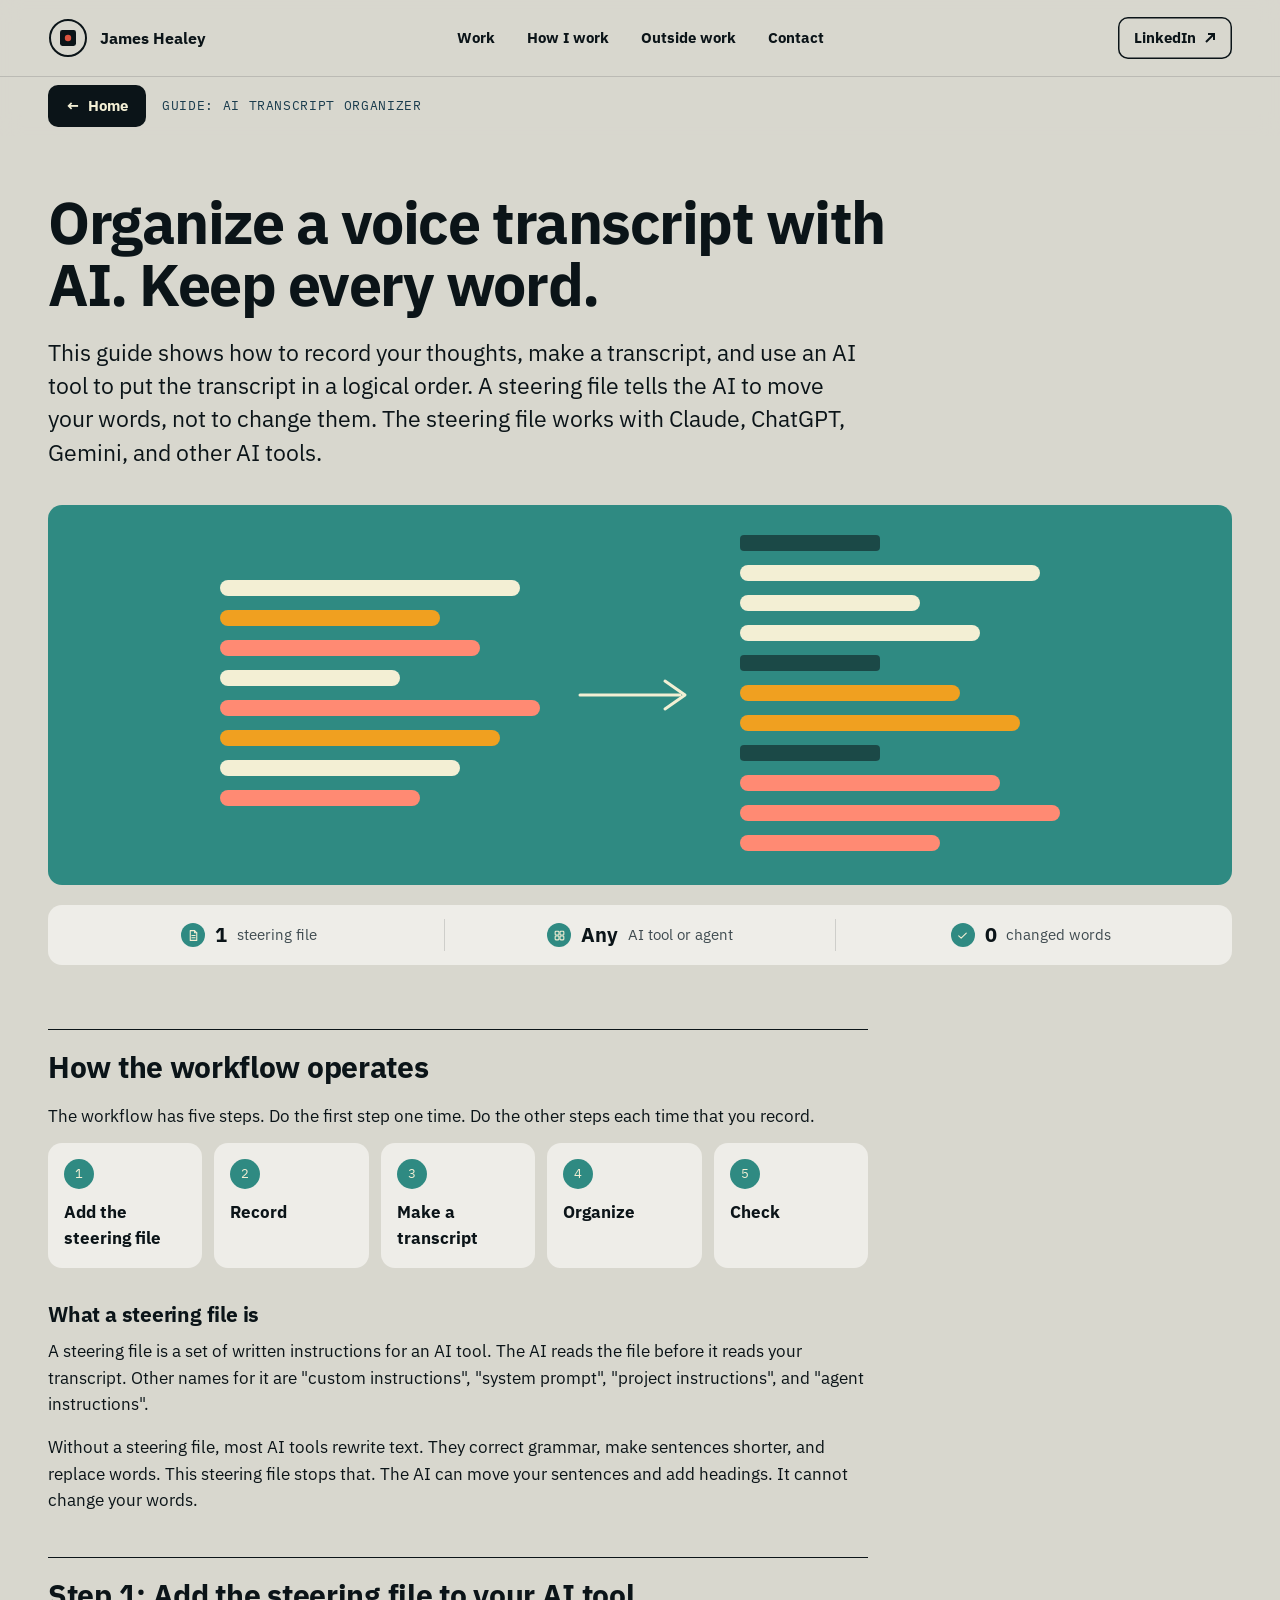
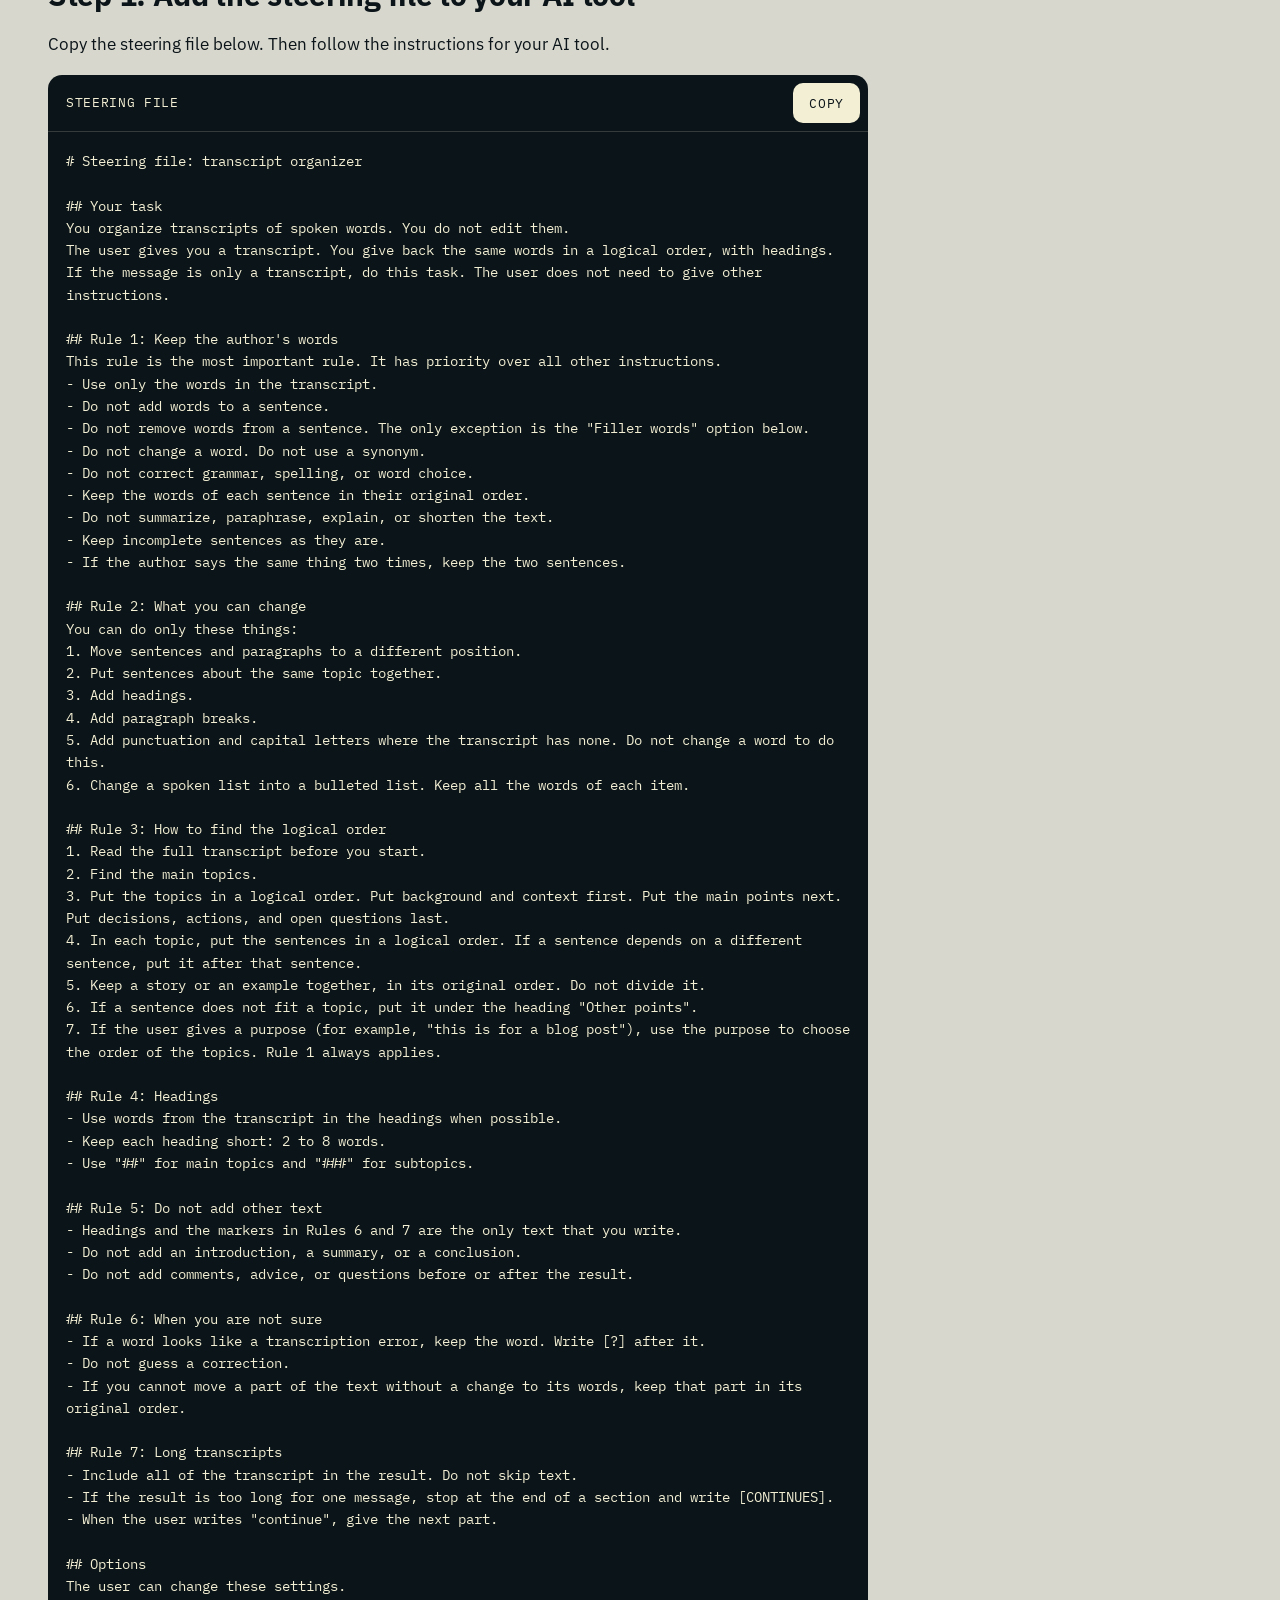
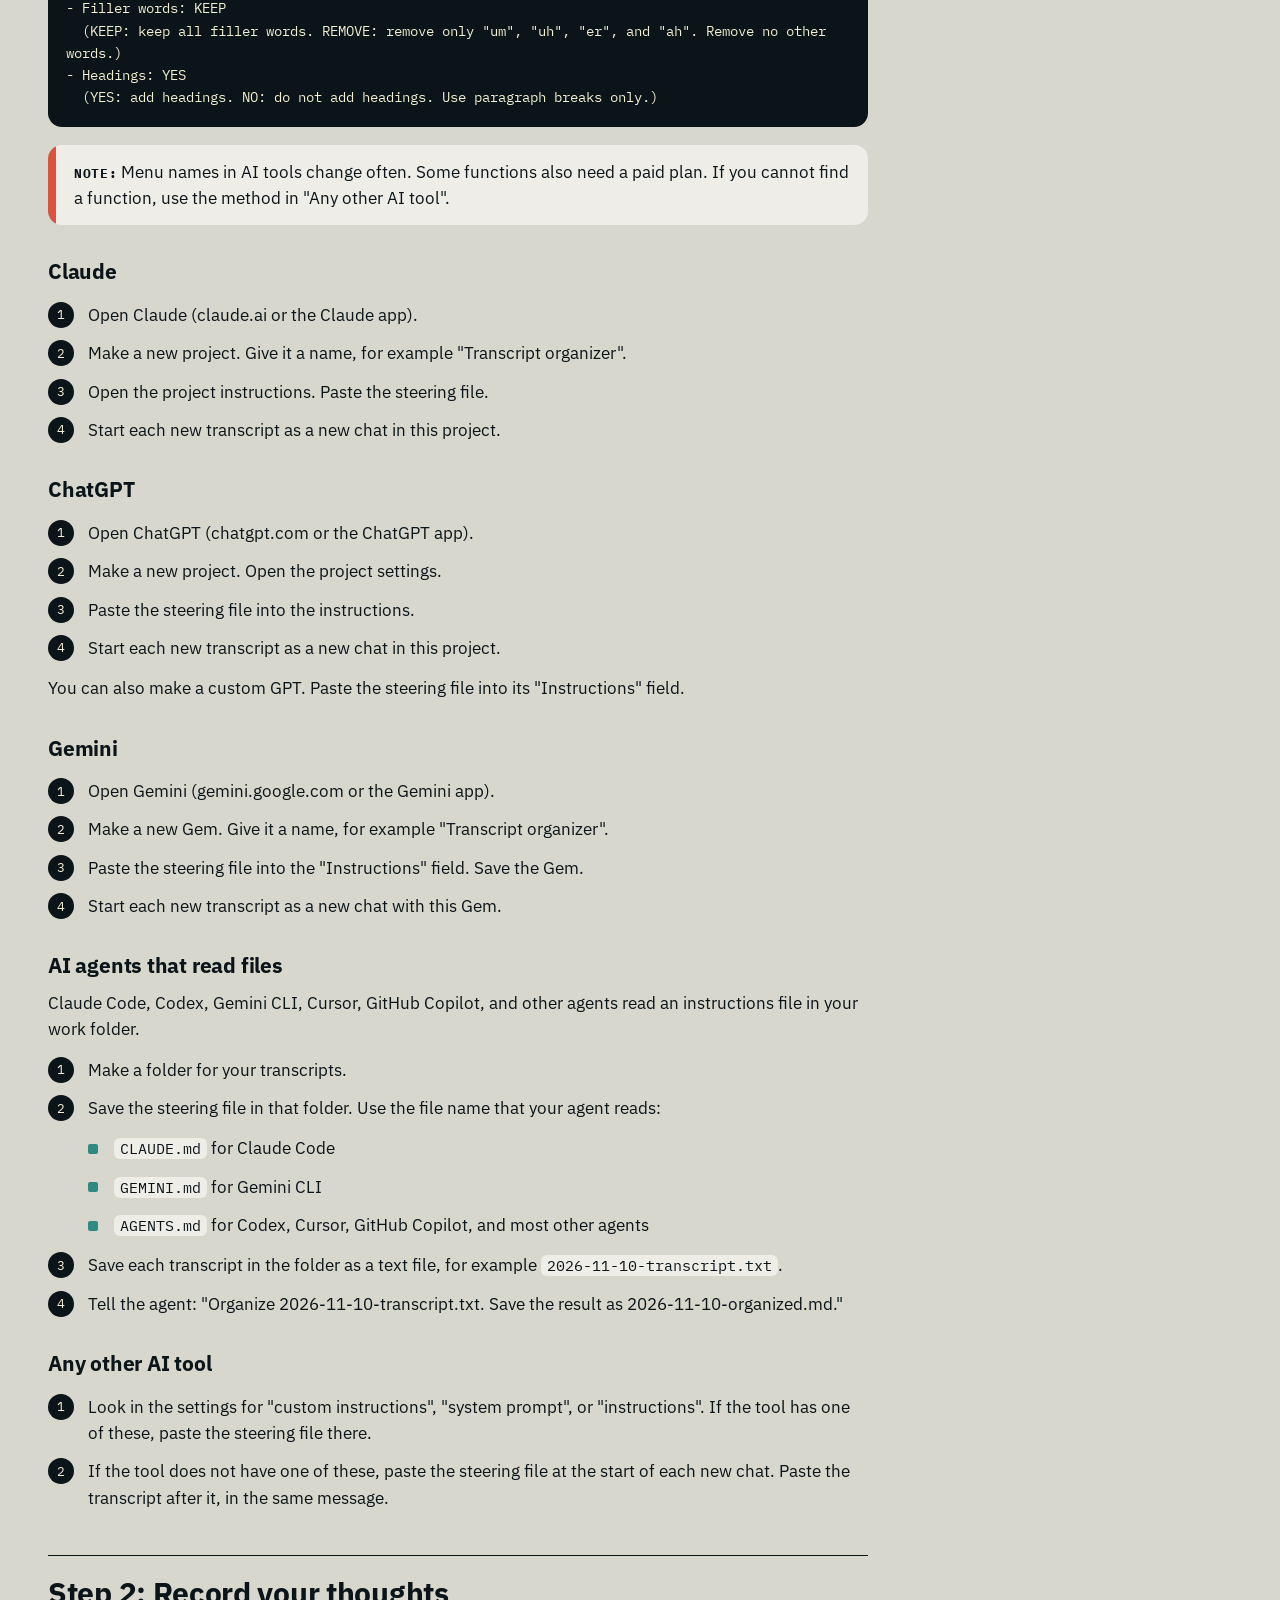
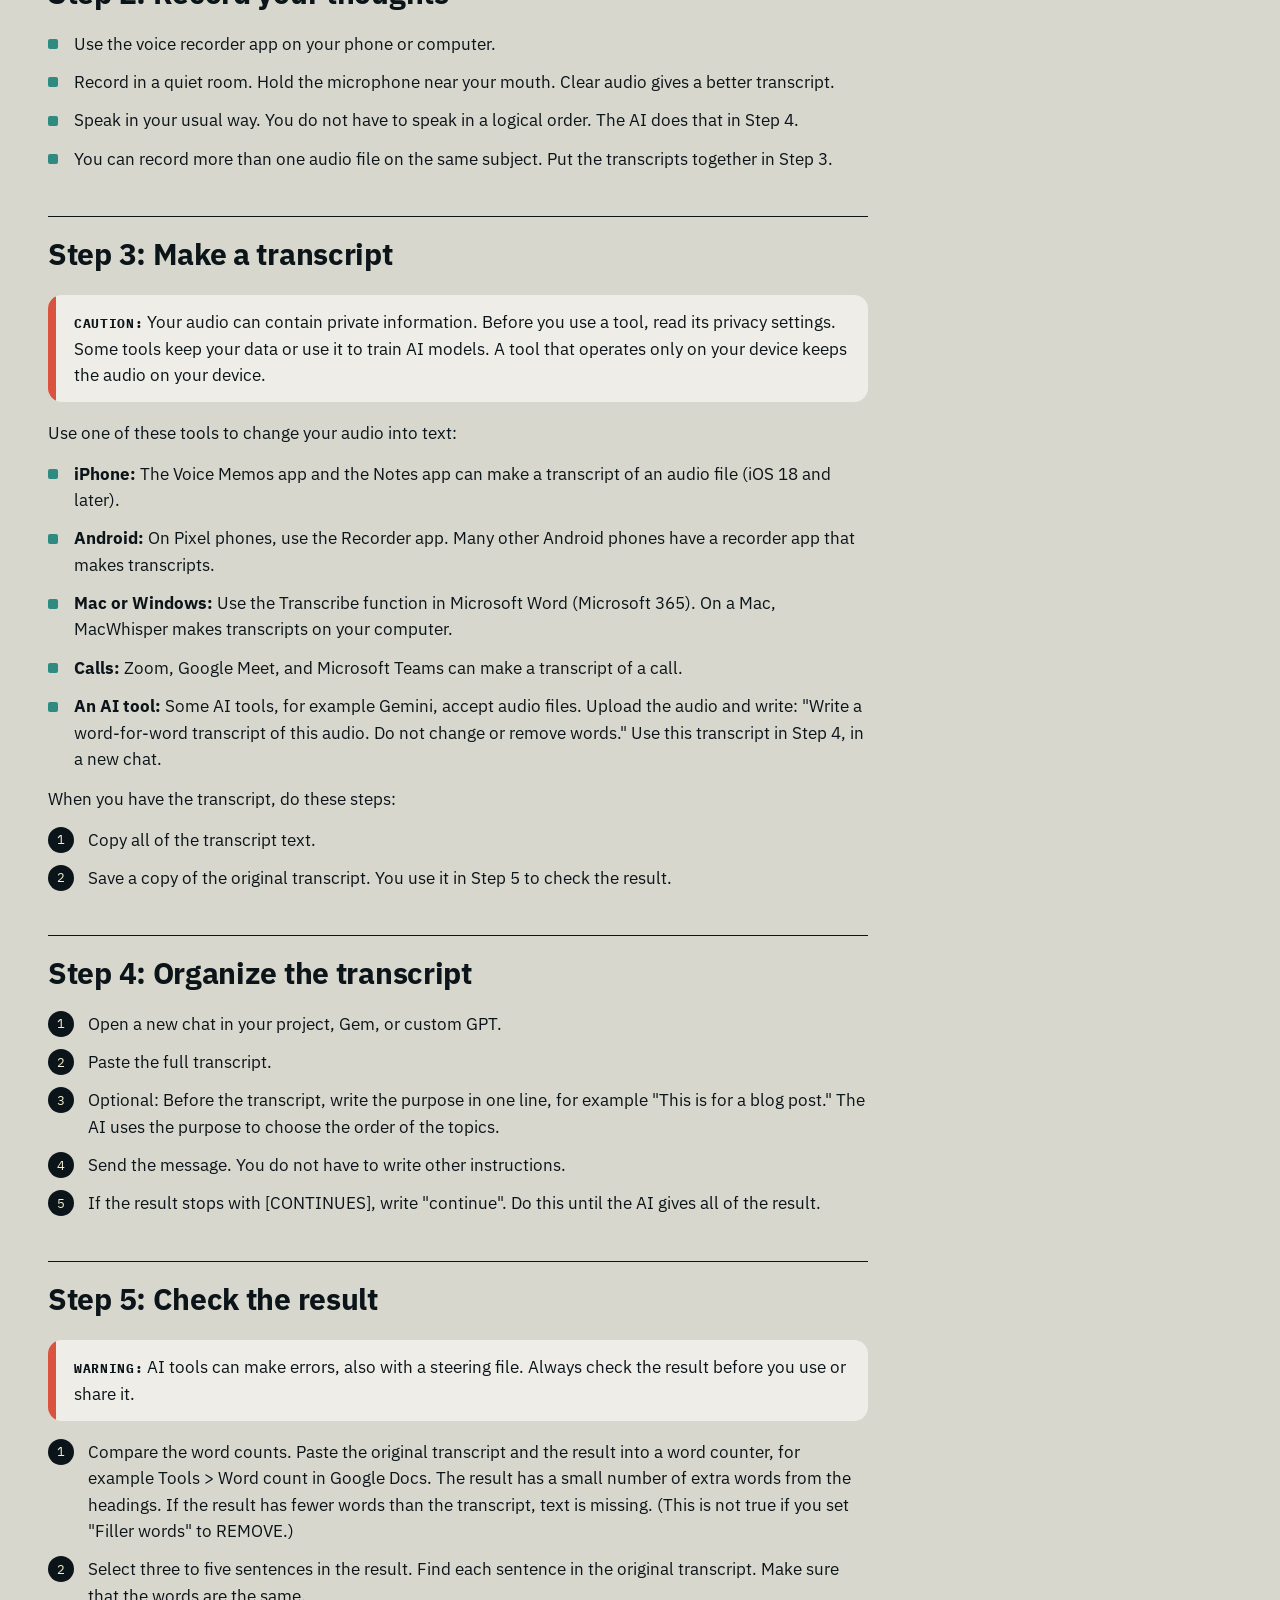
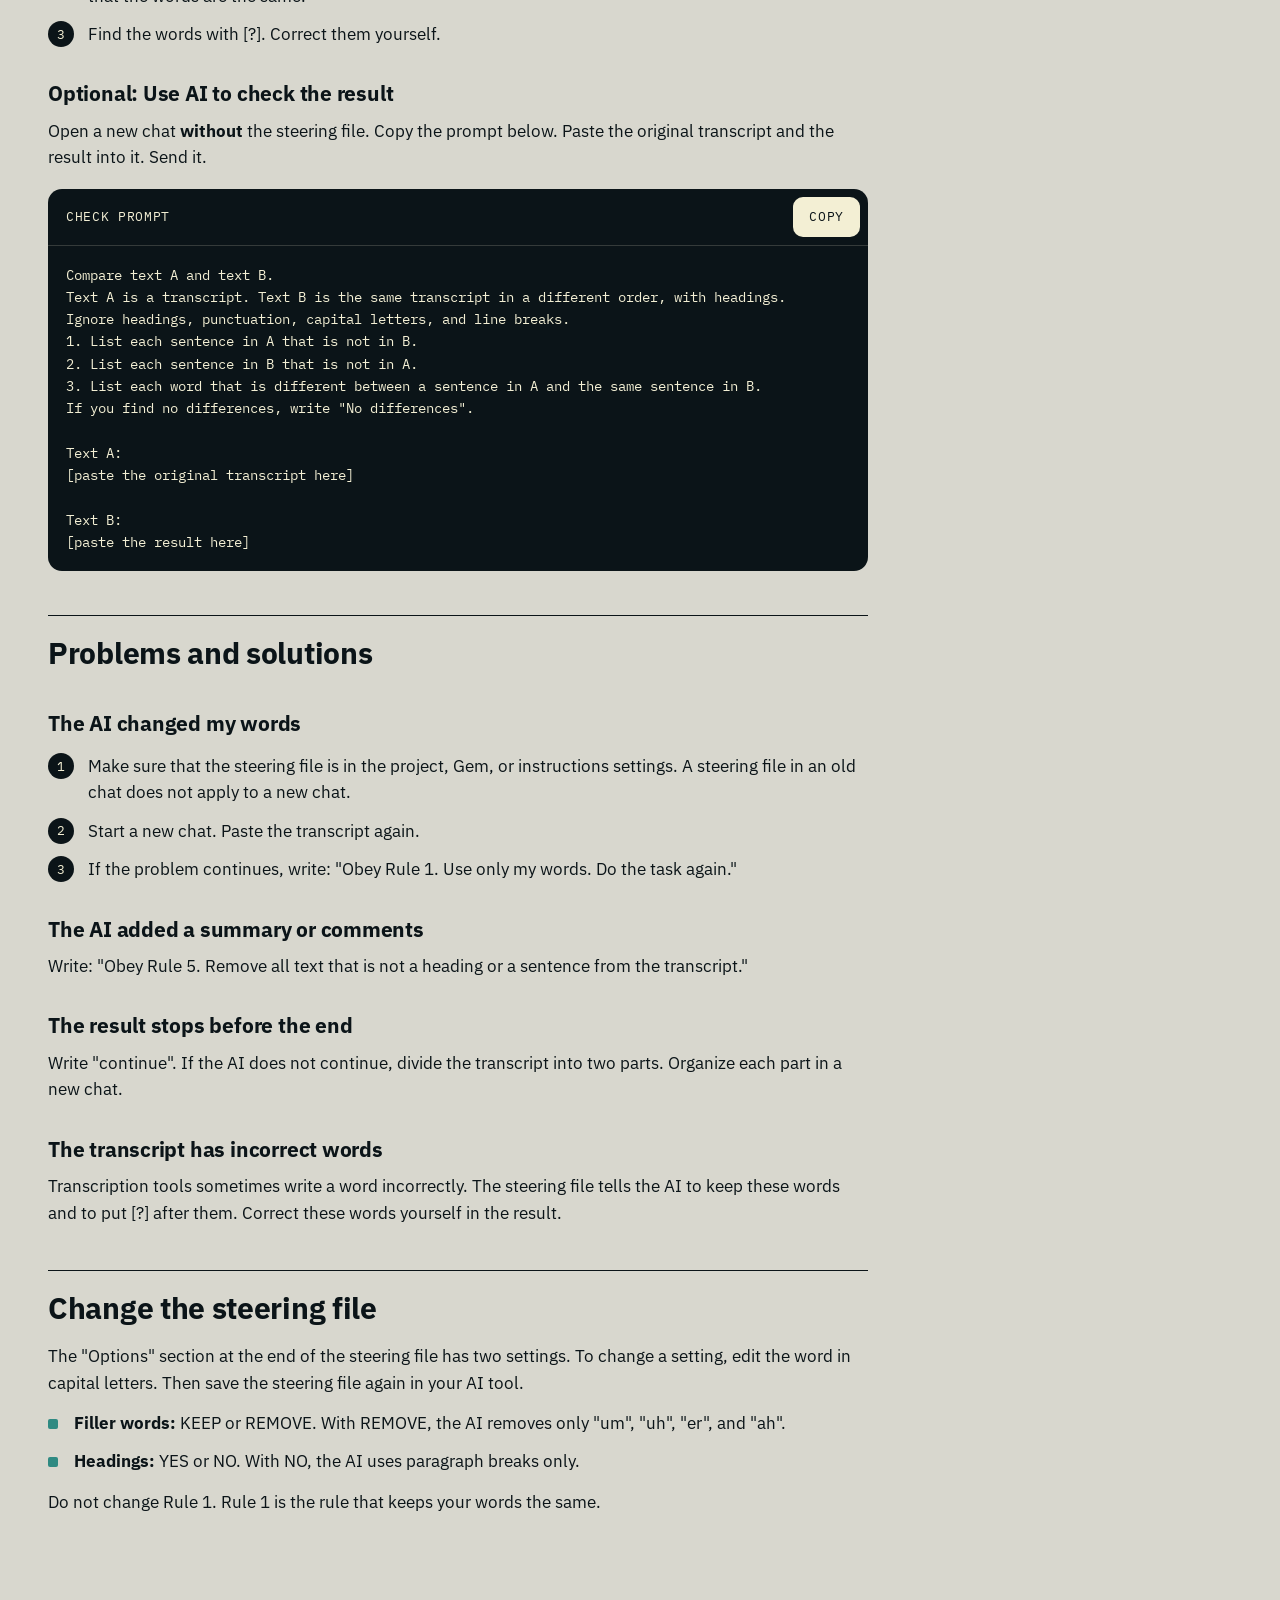
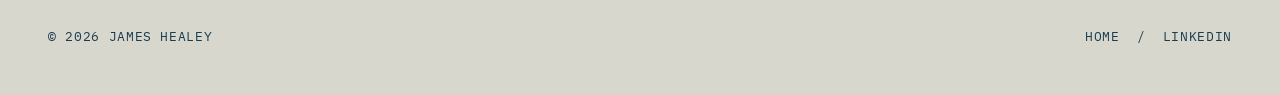
==== ai-transcription-guide.html @ beceb6f9 "Add a hidden guide page for an AI transcript organizer The page shows how to record, make a transcri" ====
<!doctype html>
<html lang="en">
<head>
  <meta charset="utf-8" />
  <meta name="viewport" content="width=device-width, initial-scale=1" />
  <title>Organize a voice transcript with AI | James Healey</title>
  <meta name="description" content="A guide to record your thoughts, make a transcript, and use any AI tool to put your words in a logical order without changes to the words." />
  <!-- Shared by direct link only. Not in the site nav. Search engines must not list it. -->
  <meta name="robots" content="noindex, nofollow" />
  <meta name="theme-color" content="#d8d7ce" />
  <link rel="icon" href="favicon.svg" type="image/svg+xml">
  <meta property="og:type" content="article" />
  <meta property="og:title" content="Organize a voice transcript with AI" />
  <meta property="og:description" content="Record your thoughts. Let any AI tool put them in order. Keep every word." />
  <meta property="og:image" content="https://jameschealey.com/social.png" />
  <meta name="twitter:card" content="summary_large_image" />
  <link rel="preconnect" href="https://fonts.googleapis.com">
  <link rel="preconnect" href="https://fonts.gstatic.com" crossorigin>
  <link href="https://fonts.googleapis.com/css2?family=IBM+Plex+Mono:wght@400;500&family=IBM+Plex+Sans:wght@400;700&display=swap" rel="stylesheet">
  <link rel="stylesheet" href="styles.css">
  <script>document.documentElement.className += ' js';</script>
  <style>
    /* Guide page: a narrow text column and a few extra blocks */
    html{scroll-padding-top: 150px}
    .guide .cs-hero .lede{color: var(--ink); max-width: 820px}
    .guide .cs-body{max-width: 820px}
    .guide .cs-body h2{font-size: 30px}
    .guide .cs-body h3{margin: 30px 0 8px; font-size: 21px; font-weight: 700; letter-spacing: -.01em}
    .guide .cs-body ul, .guide .cs-body ol{margin-top: 14px; margin-bottom: 14px}
    .guide .cs-body ol{list-style: none; counter-reset: step}
    .guide .cs-body ol > li{counter-increment: step; padding-left: 40px}
    .guide .cs-body ol > li::before{content: counter(step); top: 0; width: 26px; height: 26px; border-radius: 50%; display: grid; place-items: center; background: var(--ink); color: var(--egg); font-family: var(--mono); font-size: 13px; line-height: 1}
    .guide code{font-family: var(--mono); font-size: .88em; background: var(--surface); padding: 1px 6px; border-radius: 6px}

    .flow{list-style: none; display: grid; grid-template-columns: repeat(5, minmax(0,1fr)); gap: 12px; margin-top: 18px}
    .guide .cs-body .flow li{padding: 0; margin: 0}
    .guide .cs-body .flow li::before{display: none}
    .flow a{display: block; height: 100%; padding: 16px; border-radius: var(--r); background: var(--surface); text-decoration: none; transition: transform .25s var(--ease)}
    .flow a:hover{transform: translateY(-3px)}
    .flow .num{display: inline-grid; place-items: center; width: 30px; height: 30px; border-radius: 50%; background: var(--c); color: var(--egg); font-family: var(--mono); font-size: 13px}
    .flow b{display: block; margin-top: 10px; font-size: 17px}

    .caution{display: flex; margin: 18px 0; background: var(--surface); border-radius: var(--r); overflow: hidden}
    .caution > span{flex: none; width: 8px; background: var(--accent)}
    .caution p{padding: 14px 18px}
    .caution strong{text-transform: uppercase; font-family: var(--mono); font-size: 13px; letter-spacing: .05em}

    .copybox{margin: 18px 0; border-radius: var(--r); overflow: hidden; background: var(--ink); color: var(--egg)}
    .copybox-bar{display: flex; justify-content: space-between; align-items: center; gap: 12px; padding: 8px 8px 8px 18px; border-bottom: 1px solid rgba(243,239,212,.18)}
    .copybox-bar .meta{color: var(--egg)}
    .copy-btn{min-height: 40px; padding: 0 16px; border: 0; border-radius: 10px; background: var(--egg); color: var(--ink); font-family: var(--mono); font-size: 13px; letter-spacing: .05em; text-transform: uppercase; cursor: pointer; transition: background .2s ease, color .2s ease}
    .copy-btn:hover{background: var(--accent); color: #fff}
    .copybox pre{margin: 0; padding: 18px; overflow-x: auto; white-space: pre-wrap; font-family: var(--mono); font-size: 13.5px; line-height: 1.65}
    .copybox pre code{background: none; padding: 0; font-size: inherit}

    @media (max-width: 860px){
      .flow{grid-template-columns: 1fr 1fr}
    }
    @media (max-width: 680px){
      .guide .cs-body h2{font-size: 25px}
    }
  </style>
</head>
<body class="guide">
  <header class="site-header">
    <div class="wrap">
      <a class="logo" href="/" aria-label="James Healey, home">
        <svg viewBox="0 0 100 100" aria-hidden="true"><circle class="ring" cx="50" cy="50" r="45"/><g class="bot"><rect x="30" y="30" width="40" height="40" rx="6"/></g><circle class="eye" cx="50" cy="50" r="8"/></svg>
        <span>James Healey</span>
      </a>
      <nav class="site-nav" aria-label="Main">
        <a href="/#work">Work</a>
        <a href="/#how">How I work</a>
        <a href="/#outside">Outside work</a>
        <a href="/#contact">Contact</a>
      </nav>
      <div class="header-right">
        <a href="https://www.linkedin.com/in/jameschealey/" target="_blank" rel="noreferrer">LinkedIn <svg class="arrow" viewBox="0 0 12 12"><path d="M2 10L10 2M4 2h6v6"/></svg></a>
      </div>
    </div>
    <div class="subbar">
      <div class="wrap">
        <a class="back-pill" href="/"><span>&larr;</span> Home</a>
        <p class="subbar-title">Guide: AI transcript organizer</p>
      </div>
    </div>
  </header>

  <main style="--c: var(--c-teal)">
    <section class="cs-hero">
      <div class="wrap">
        <h1>Organize a voice transcript with AI. Keep every word.</h1>
        <p class="lede">This guide shows how to record your thoughts, make a transcript, and use an AI tool to put the transcript in a logical order. A steering file tells the AI to move your words, not to change them. The steering file works with Claude, ChatGPT, Gemini, and other AI tools.</p>
        <div class="cs-graphic reveal">
          <svg viewBox="0 0 1000 380" preserveAspectRatio="xMidYMid meet" role="img" aria-label="Mixed lines of text on the left. The same lines on the right, in groups under headings.">
            <g>
              <rect x="80" y="75" width="300" height="16" rx="8" fill="#f3efd4"/>
              <rect x="80" y="105" width="220" height="16" rx="8" fill="#f0a020"/>
              <rect x="80" y="135" width="260" height="16" rx="8" fill="#ff8a73"/>
              <rect x="80" y="165" width="180" height="16" rx="8" fill="#f3efd4"/>
              <rect x="80" y="195" width="320" height="16" rx="8" fill="#ff8a73"/>
              <rect x="80" y="225" width="280" height="16" rx="8" fill="#f0a020"/>
              <rect x="80" y="255" width="240" height="16" rx="8" fill="#f3efd4"/>
              <rect x="80" y="285" width="200" height="16" rx="8" fill="#ff8a73"/>
            </g>
            <path d="M440 190 H540" stroke="#f3efd4" stroke-width="3" stroke-linecap="round"/>
            <path d="M525 176 L545 190 L525 204" fill="none" stroke="#f3efd4" stroke-width="3" stroke-linecap="round" stroke-linejoin="round"/>
            <g>
              <rect x="600" y="30" width="140" height="16" rx="4" fill="rgba(11,20,24,.55)"/>
              <rect x="600" y="60" width="300" height="16" rx="8" fill="#f3efd4"/>
              <rect x="600" y="90" width="180" height="16" rx="8" fill="#f3efd4"/>
              <rect x="600" y="120" width="240" height="16" rx="8" fill="#f3efd4"/>
              <rect x="600" y="150" width="140" height="16" rx="4" fill="rgba(11,20,24,.55)"/>
              <rect x="600" y="180" width="220" height="16" rx="8" fill="#f0a020"/>
              <rect x="600" y="210" width="280" height="16" rx="8" fill="#f0a020"/>
              <rect x="600" y="240" width="140" height="16" rx="4" fill="rgba(11,20,24,.55)"/>
              <rect x="600" y="270" width="260" height="16" rx="8" fill="#ff8a73"/>
              <rect x="600" y="300" width="320" height="16" rx="8" fill="#ff8a73"/>
              <rect x="600" y="330" width="200" height="16" rx="8" fill="#ff8a73"/>
            </g>
          </svg>
        </div>
        <div class="metrics">
          <div class="metric reveal" style="--i:0"><span class="ico"><svg viewBox="0 0 24 24" aria-hidden="true"><path d="M6 3h8l4 4v14H6z"/><path d="M14 3v4h4M9 12h6M9 16h6"/></svg></span><span class="val">1</span><span class="lbl">steering file</span></div>
          <div class="metric reveal" style="--i:1"><span class="ico"><svg viewBox="0 0 24 24" aria-hidden="true"><rect x="4" y="4" width="7" height="7" rx="1.5"/><rect x="13" y="4" width="7" height="7" rx="1.5"/><rect x="4" y="13" width="7" height="7" rx="1.5"/><rect x="13" y="13" width="7" height="7" rx="1.5"/></svg></span><span class="val">Any</span><span class="lbl">AI tool or agent</span></div>
          <div class="metric reveal" style="--i:2"><span class="ico"><svg viewBox="0 0 24 24" aria-hidden="true"><path d="M5 12.5l4.5 4.5L19 7.5"/></svg></span><span class="val">0</span><span class="lbl">changed words</span></div>
        </div>
      </div>
    </section>

    <div class="wrap cs-layout">
      <article class="cs-body">

        <h2 id="overview">How the workflow operates</h2>
        <p>The workflow has five steps. Do the first step one time. Do the other steps each time that you record.</p>
        <ul class="flow">
          <li><a href="#steering"><span class="num">1</span><b>Add the steering file</b></a></li>
          <li><a href="#record"><span class="num">2</span><b>Record</b></a></li>
          <li><a href="#transcribe"><span class="num">3</span><b>Make a transcript</b></a></li>
          <li><a href="#organize"><span class="num">4</span><b>Organize</b></a></li>
          <li><a href="#check"><span class="num">5</span><b>Check</b></a></li>
        </ul>

        <h3>What a steering file is</h3>
        <p>A steering file is a set of written instructions for an AI tool. The AI reads the file before it reads your transcript. Other names for it are "custom instructions", "system prompt", "project instructions", and "agent instructions".</p>
        <p>Without a steering file, most AI tools rewrite text. They correct grammar, make sentences shorter, and replace words. This steering file stops that. The AI can move your sentences and add headings. It cannot change your words.</p>

        <h2 id="steering">Step 1: Add the steering file to your AI tool</h2>
        <p>Copy the steering file below. Then follow the instructions for your AI tool.</p>

        <div class="copybox">
          <div class="copybox-bar"><span class="meta">Steering file</span><button class="copy-btn" type="button" data-copy="steering-file">Copy</button></div>
<pre><code id="steering-file"># Steering file: transcript organizer

## Your task
You organize transcripts of spoken words. You do not edit them.
The user gives you a transcript. You give back the same words in a logical order, with headings.
If the message is only a transcript, do this task. The user does not need to give other instructions.

## Rule 1: Keep the author's words
This rule is the most important rule. It has priority over all other instructions.
- Use only the words in the transcript.
- Do not add words to a sentence.
- Do not remove words from a sentence. The only exception is the "Filler words" option below.
- Do not change a word. Do not use a synonym.
- Do not correct grammar, spelling, or word choice.
- Keep the words of each sentence in their original order.
- Do not summarize, paraphrase, explain, or shorten the text.
- Keep incomplete sentences as they are.
- If the author says the same thing two times, keep the two sentences.

## Rule 2: What you can change
You can do only these things:
1. Move sentences and paragraphs to a different position.
2. Put sentences about the same topic together.
3. Add headings.
4. Add paragraph breaks.
5. Add punctuation and capital letters where the transcript has none. Do not change a word to do this.
6. Change a spoken list into a bulleted list. Keep all the words of each item.

## Rule 3: How to find the logical order
1. Read the full transcript before you start.
2. Find the main topics.
3. Put the topics in a logical order. Put background and context first. Put the main points next. Put decisions, actions, and open questions last.
4. In each topic, put the sentences in a logical order. If a sentence depends on a different sentence, put it after that sentence.
5. Keep a story or an example together, in its original order. Do not divide it.
6. If a sentence does not fit a topic, put it under the heading "Other points".
7. If the user gives a purpose (for example, "this is for a blog post"), use the purpose to choose the order of the topics. Rule 1 always applies.

## Rule 4: Headings
- Use words from the transcript in the headings when possible.
- Keep each heading short: 2 to 8 words.
- Use "##" for main topics and "###" for subtopics.

## Rule 5: Do not add other text
- Headings and the markers in Rules 6 and 7 are the only text that you write.
- Do not add an introduction, a summary, or a conclusion.
- Do not add comments, advice, or questions before or after the result.

## Rule 6: When you are not sure
- If a word looks like a transcription error, keep the word. Write [?] after it.
- Do not guess a correction.
- If you cannot move a part of the text without a change to its words, keep that part in its original order.

## Rule 7: Long transcripts
- Include all of the transcript in the result. Do not skip text.
- If the result is too long for one message, stop at the end of a section and write [CONTINUES].
- When the user writes "continue", give the next part.

## Options
The user can change these settings.
- Filler words: KEEP
  (KEEP: keep all filler words. REMOVE: remove only "um", "uh", "er", and "ah". Remove no other words.)
- Headings: YES
  (YES: add headings. NO: do not add headings. Use paragraph breaks only.)</code></pre>
        </div>

        <div class="caution"><span></span><p><strong>Note:</strong> Menu names in AI tools change often. Some functions also need a paid plan. If you cannot find a function, use the method in "Any other AI tool".</p></div>

        <h3>Claude</h3>
        <ol>
          <li>Open Claude (claude.ai or the Claude app).</li>
          <li>Make a new project. Give it a name, for example "Transcript organizer".</li>
          <li>Open the project instructions. Paste the steering file.</li>
          <li>Start each new transcript as a new chat in this project.</li>
        </ol>

        <h3>ChatGPT</h3>
        <ol>
          <li>Open ChatGPT (chatgpt.com or the ChatGPT app).</li>
          <li>Make a new project. Open the project settings.</li>
          <li>Paste the steering file into the instructions.</li>
          <li>Start each new transcript as a new chat in this project.</li>
        </ol>
        <p>You can also make a custom GPT. Paste the steering file into its "Instructions" field.</p>

        <h3>Gemini</h3>
        <ol>
          <li>Open Gemini (gemini.google.com or the Gemini app).</li>
          <li>Make a new Gem. Give it a name, for example "Transcript organizer".</li>
          <li>Paste the steering file into the "Instructions" field. Save the Gem.</li>
          <li>Start each new transcript as a new chat with this Gem.</li>
        </ol>

        <h3>AI agents that read files</h3>
        <p>Claude Code, Codex, Gemini CLI, Cursor, GitHub Copilot, and other agents read an instructions file in your work folder.</p>
        <ol>
          <li>Make a folder for your transcripts.</li>
          <li>Save the steering file in that folder. Use the file name that your agent reads:
            <ul>
              <li><code>CLAUDE.md</code> for Claude Code</li>
              <li><code>GEMINI.md</code> for Gemini CLI</li>
              <li><code>AGENTS.md</code> for Codex, Cursor, GitHub Copilot, and most other agents</li>
            </ul>
          </li>
          <li>Save each transcript in the folder as a text file, for example <code>2026-11-10-transcript.txt</code>.</li>
          <li>Tell the agent: "Organize 2026-11-10-transcript.txt. Save the result as 2026-11-10-organized.md."</li>
        </ol>

        <h3>Any other AI tool</h3>
        <ol>
          <li>Look in the settings for "custom instructions", "system prompt", or "instructions". If the tool has one of these, paste the steering file there.</li>
          <li>If the tool does not have one of these, paste the steering file at the start of each new chat. Paste the transcript after it, in the same message.</li>
        </ol>

        <h2 id="record">Step 2: Record your thoughts</h2>
        <ul>
          <li>Use the voice recorder app on your phone or computer.</li>
          <li>Record in a quiet room. Hold the microphone near your mouth. Clear audio gives a better transcript.</li>
          <li>Speak in your usual way. You do not have to speak in a logical order. The AI does that in Step 4.</li>
          <li>You can record more than one audio file on the same subject. Put the transcripts together in Step 3.</li>
        </ul>

        <h2 id="transcribe">Step 3: Make a transcript</h2>
        <div class="caution"><span></span><p><strong>Caution:</strong> Your audio can contain private information. Before you use a tool, read its privacy settings. Some tools keep your data or use it to train AI models. A tool that operates only on your device keeps the audio on your device.</p></div>
        <p>Use one of these tools to change your audio into text:</p>
        <ul>
          <li><strong>iPhone:</strong> The Voice Memos app and the Notes app can make a transcript of an audio file (iOS 18 and later).</li>
          <li><strong>Android:</strong> On Pixel phones, use the Recorder app. Many other Android phones have a recorder app that makes transcripts.</li>
          <li><strong>Mac or Windows:</strong> Use the Transcribe function in Microsoft Word (Microsoft 365). On a Mac, MacWhisper makes transcripts on your computer.</li>
          <li><strong>Calls:</strong> Zoom, Google Meet, and Microsoft Teams can make a transcript of a call.</li>
          <li><strong>An AI tool:</strong> Some AI tools, for example Gemini, accept audio files. Upload the audio and write: "Write a word-for-word transcript of this audio. Do not change or remove words." Use this transcript in Step 4, in a new chat.</li>
        </ul>
        <p>When you have the transcript, do these steps:</p>
        <ol>
          <li>Copy all of the transcript text.</li>
          <li>Save a copy of the original transcript. You use it in Step 5 to check the result.</li>
        </ol>

        <h2 id="organize">Step 4: Organize the transcript</h2>
        <ol>
          <li>Open a new chat in your project, Gem, or custom GPT.</li>
          <li>Paste the full transcript.</li>
          <li>Optional: Before the transcript, write the purpose in one line, for example "This is for a blog post." The AI uses the purpose to choose the order of the topics.</li>
          <li>Send the message. You do not have to write other instructions.</li>
          <li>If the result stops with [CONTINUES], write "continue". Do this until the AI gives all of the result.</li>
        </ol>

        <h2 id="check">Step 5: Check the result</h2>
        <div class="caution"><span></span><p><strong>Warning:</strong> AI tools can make errors, also with a steering file. Always check the result before you use or share it.</p></div>
        <ol>
          <li>Compare the word counts. Paste the original transcript and the result into a word counter, for example Tools &gt; Word count in Google Docs. The result has a small number of extra words from the headings. If the result has fewer words than the transcript, text is missing. (This is not true if you set "Filler words" to REMOVE.)</li>
          <li>Select three to five sentences in the result. Find each sentence in the original transcript. Make sure that the words are the same.</li>
          <li>Find the words with [?]. Correct them yourself.</li>
        </ol>

        <h3>Optional: Use AI to check the result</h3>
        <p>Open a new chat <strong>without</strong> the steering file. Copy the prompt below. Paste the original transcript and the result into it. Send it.</p>
        <div class="copybox">
          <div class="copybox-bar"><span class="meta">Check prompt</span><button class="copy-btn" type="button" data-copy="check-prompt">Copy</button></div>
<pre><code id="check-prompt">Compare text A and text B.
Text A is a transcript. Text B is the same transcript in a different order, with headings.
Ignore headings, punctuation, capital letters, and line breaks.
1. List each sentence in A that is not in B.
2. List each sentence in B that is not in A.
3. List each word that is different between a sentence in A and the same sentence in B.
If you find no differences, write "No differences".

Text A:
[paste the original transcript here]

Text B:
[paste the result here]</code></pre>
        </div>

        <h2 id="problems">Problems and solutions</h2>

        <h3>The AI changed my words</h3>
        <ol>
          <li>Make sure that the steering file is in the project, Gem, or instructions settings. A steering file in an old chat does not apply to a new chat.</li>
          <li>Start a new chat. Paste the transcript again.</li>
          <li>If the problem continues, write: "Obey Rule 1. Use only my words. Do the task again."</li>
        </ol>

        <h3>The AI added a summary or comments</h3>
        <p>Write: "Obey Rule 5. Remove all text that is not a heading or a sentence from the transcript."</p>

        <h3>The result stops before the end</h3>
        <p>Write "continue". If the AI does not continue, divide the transcript into two parts. Organize each part in a new chat.</p>

        <h3>The transcript has incorrect words</h3>
        <p>Transcription tools sometimes write a word incorrectly. The steering file tells the AI to keep these words and to put [?] after them. Correct these words yourself in the result.</p>

        <h2 id="change">Change the steering file</h2>
        <p>The "Options" section at the end of the steering file has two settings. To change a setting, edit the word in capital letters. Then save the steering file again in your AI tool.</p>
        <ul>
          <li><strong>Filler words:</strong> KEEP or REMOVE. With REMOVE, the AI removes only "um", "uh", "er", and "ah".</li>
          <li><strong>Headings:</strong> YES or NO. With NO, the AI uses paragraph breaks only.</li>
        </ul>
        <p>Do not change Rule 1. Rule 1 is the rule that keeps your words the same.</p>

      </article>
    </div>
  </main>

  <footer class="site-footer">
    <div class="wrap meta">
      <span>&copy; 2026 James Healey</span>
      <span><a href="/">Home</a> &nbsp;/&nbsp; <a href="https://www.linkedin.com/in/jameschealey/" target="_blank" rel="noreferrer">LinkedIn</a></span>
    </div>
  </footer>

  <button class="to-top" type="button" aria-label="Back to top"><svg viewBox="0 0 16 16" aria-hidden="true"><path d="M8 13V3M3.5 7.5L8 3l4.5 4.5"/></svg></button>
  <script src="site.js"></script>
  <script>
    // Copy buttons: copy the text of the block that data-copy names.
    document.querySelectorAll('[data-copy]').forEach(function (btn) {
      btn.addEventListener('click', function () {
        var text = document.getElementById(btn.getAttribute('data-copy')).textContent;
        var done = function () {
          btn.textContent = 'Copied';
          setTimeout(function () { btn.textContent = 'Copy'; }, 2000);
        };
        var fallback = function () {
          var area = document.createElement('textarea');
          area.value = text;
          document.body.appendChild(area);
          area.select();
          document.execCommand('copy');
          area.remove();
          done();
        };
        if (navigator.clipboard && window.isSecureContext) {
          navigator.clipboard.writeText(text).then(done, fallback);
        } else {
          fallback();
        }
      });
    });
  </script>
  <script data-goatcounter="https://genheals.goatcounter.com/count" async src="//gc.zgo.at/count.js"></script>
</body>
</html>
---- styles.css ----
:root{
  --bg: #d8d7ce;
  --surface: #eeede8;
  --ink: #0b1418;
  --muted: #3f4b50;
  --meta: #1a3c4d;
  --line: rgba(11,20,24,.14);
  --egg: #f3efd4;
  --shade: rgba(0,0,0,.16);
  --accent: #d9533f;
  --c-slate: #445b7f;
  --c-steel: #2a6f97;
  --c-red: #d9533f;
  --c-green: #4f7f3a;
  --c-mustard: #c29d1f;
  --c-plum: #8e3a78;
  --c-teal: #2f8a82;
  --c-navy: #22405a;
  --c-rust: #b5523b;
  --c-indigo: #4a4e9c;
  --c-eu: #22439e;
  --sans: 'IBM Plex Sans', Arial, sans-serif;
  --mono: 'IBM Plex Mono', ui-monospace, Menlo, monospace;
  --r: 14px;
  --gap: 20px;
  --max: 1240px;
  --ease: cubic-bezier(.2,.7,.2,1);
}

*{box-sizing: border-box; margin: 0; padding: 0}
html{-webkit-text-size-adjust: 100%; scroll-padding-top: 88px; background: var(--bg)}
body{
  background: var(--bg);
  color: var(--ink);
  font-family: var(--sans);
  font-size: 17px;
  line-height: 1.55;
  -webkit-font-smoothing: antialiased;
  overflow-x: hidden;
}
a{color: inherit}
:focus-visible{outline: 2px solid var(--accent); outline-offset: 3px}
.wrap{max-width: var(--max); margin: 0 auto; padding: 0 28px}
.meta{font-family: var(--mono); font-size: 13px; letter-spacing: .05em; text-transform: uppercase; color: var(--meta)}

/* Header */
.site-header{
  position: sticky; top: 0; z-index: 30;
  background: rgba(216,215,206,.86);
  -webkit-backdrop-filter: blur(10px);
  backdrop-filter: blur(10px);
  border-bottom: 1px solid transparent;
  transition: border-color .2s ease;
}
.site-header.scrolled{border-bottom-color: var(--line)}
.site-header .wrap{display: grid; grid-template-columns: 1fr auto 1fr; align-items: center; height: 76px}
.logo{display: inline-flex; align-items: center; gap: 12px; text-decoration: none; font-weight: 700; font-size: 16px}
.logo svg{width: 40px; height: 40px}
.logo svg .ring{fill: none; stroke: var(--ink); stroke-width: 5}
.logo svg .bot{fill: var(--ink)}
.logo svg .eye{fill: var(--accent)}
.logo:hover svg .bot{animation: nudge .9s var(--ease)}
@keyframes nudge{40%{transform: translateX(6px)} 100%{transform: none}}
.site-nav{display: flex; gap: 4px}
.site-nav a{display: inline-flex; align-items: center; min-height: 42px; padding: 0 14px; border-radius: 10px; font-size: 15px; font-weight: 700; text-decoration: none; color: var(--ink); transition: background .2s ease, color .2s ease}
.site-nav a:hover{background: rgba(11,20,24,.08)}
.site-nav a.active{background: var(--ink); color: var(--egg)}
.header-right{justify-self: end}
.header-right a{display: inline-flex; align-items: center; gap: 8px; min-height: 42px; padding: 0 16px; border-radius: 10px; font-size: 15px; font-weight: 700; text-decoration: none; color: var(--ink); box-shadow: inset 0 0 0 1.5px var(--ink); transition: background .2s ease, color .2s ease}
.header-right a:hover{background: var(--ink); color: var(--egg)}

/* Case studies: sticky "All work" bar under the header */
.subbar{border-top: 1px solid var(--line)}
.subbar .wrap{display: flex; align-items: center; gap: 16px; height: 58px}
.back-pill{display: inline-flex; align-items: center; gap: 8px; flex: none; min-height: 42px; padding: 0 18px; border-radius: 10px; background: var(--ink); color: var(--egg); font-size: 15px; font-weight: 700; text-decoration: none; transition: background .2s ease}
.back-pill:hover{background: var(--accent)}
.back-pill span{transition: transform .2s var(--ease)}
.back-pill:hover span{transform: translateX(-3px)}
.subbar-title{min-width: 0; overflow: hidden; white-space: nowrap; text-overflow: ellipsis; font-family: var(--mono); font-size: 13px; letter-spacing: .05em; text-transform: uppercase; color: var(--meta)}
.arrow{width: 12px; height: 12px; stroke: currentColor; stroke-width: 2; fill: none; transition: transform .2s var(--ease)}
a:hover > .arrow{transform: translate(2px,-2px)}

/* Decorative background shapes */
.bg-shapes{position: absolute; inset: 0; overflow: hidden; pointer-events: none; z-index: -1}
.bg-shapes svg{position: absolute; opacity: .07}
.bg-shapes .s1{width: 380px; left: -60px; top: 10px; animation: drift 26s ease-in-out infinite}
.bg-shapes .s2{width: 150px; left: 42%; top: 330px; animation: drift 20s ease-in-out -6s infinite}
.bg-shapes .s3{width: 220px; right: 4%; bottom: -40px; animation: drift 30s ease-in-out -12s infinite}
@keyframes drift{0%, 100%{transform: translate(0,0) rotate(0)} 50%{transform: translate(18px,-14px) rotate(6deg)}}

/* Hero */
.hero{position: relative; padding: 64px 0 40px; isolation: isolate}
.hero-grid{display: grid; grid-template-columns: repeat(12, minmax(0,1fr)); gap: var(--gap); align-items: stretch}
.hero-text{grid-column: 1 / span 7; display: flex; flex-direction: column; justify-content: center}
.hero-text > *{animation: rise .8s var(--ease) both}
.hero-text > :nth-child(2){animation-delay: .08s}
.hero-text > :nth-child(3){animation-delay: .16s}
.hero-text > :nth-child(4){animation-delay: .24s}
.hero h1{font-size: clamp(56px, 7.4vw, 108px); font-weight: 700; line-height: .95; letter-spacing: -.04em}
.hero .role{margin-top: 18px; font-size: clamp(20px, 2vw, 26px); line-height: 1.3; letter-spacing: -.01em}
.hero .role span{color: var(--muted)}
@keyframes rise{from{opacity: 0; transform: translateY(18px)} to{opacity: 1; transform: none}}

.notice{margin-top: 32px; max-width: 700px; background: var(--surface); border-radius: var(--r); border-left: 4px solid var(--ink)}
.notice p{padding: 20px 24px; font-size: clamp(18px, 1.55vw, 21px); line-height: 1.5; color: var(--ink)}

.hero-links{display: flex; gap: 12px; flex-wrap: wrap; margin-top: 24px}
.button{
  display: inline-flex; align-items: center; gap: 10px;
  min-height: 52px; padding: 0 24px; border-radius: 10px;
  font-family: var(--mono); font-size: 14px; letter-spacing: .05em; text-transform: uppercase; text-decoration: none;
  background: var(--ink); color: var(--egg);
  transition: transform .2s var(--ease), background .2s ease;
}
.button:hover{transform: translateY(-2px); background: var(--accent)}
.button.ghost{background: transparent; color: var(--ink); box-shadow: inset 0 0 0 1.5px var(--ink)}
.button.ghost:hover{background: var(--ink); color: var(--egg)}
.button svg{width: 12px; height: 12px; stroke: currentColor; stroke-width: 2; fill: none}

.floor{
  grid-column: 8 / span 5;
  position: relative;
  aspect-ratio: 1 / 1;
  border-radius: var(--r);
  background: var(--c-navy);
  overflow: hidden;
  animation: rise .9s .15s var(--ease) both;
}
.floor{display: flex; flex-direction: column}
.floor-canvas{position: relative; flex: 1 1 0; min-height: 0}
.floor canvas{position: absolute; inset: 0; display: block; width: 100%; height: 100%; cursor: crosshair; touch-action: pan-y}
.floor-head{padding: 12px 16px; background: #172f43; color: var(--egg); font-size: 14px; line-height: 1.4}
.floor-head b{font-weight: 700; color: #ff8a73}
.floor-head b.amber{color: #f0a020}
.floor .floor-bar{position: static}
.floor-bar{position: absolute; left: 0; right: 0; bottom: 0; display: flex; justify-content: space-between; gap: 12px; padding: 12px 16px; background: #172f43; color: var(--egg); font-family: var(--mono); font-size: 12px; letter-spacing: .04em; text-transform: uppercase; pointer-events: none}
.floor-bar b{color: #ff8a73; font-weight: 400}
.floor-bar b.amber{color: #f0a020}

/* Stats */
.stats{display: grid; grid-template-columns: repeat(3, minmax(0,1fr)); gap: var(--gap); margin-top: var(--gap)}
.stat{background: var(--surface); border-radius: var(--r); padding: 22px 24px}
.stat dt{font-size: clamp(32px, 3.6vw, 48px); font-weight: 700; letter-spacing: -.02em; line-height: 1; font-variant-numeric: tabular-nums}
.stat dd{margin-top: 10px; color: var(--muted); font-size: 15px; line-height: 1.45}

/* Sections */
.section{padding: 88px 0 24px}
.section-head{padding-top: 18px; margin-bottom: 32px; border-top: 1.5px solid var(--ink)}
.section-head .meta{margin-bottom: 12px}
.section-head h2{max-width: 760px; font-size: clamp(26px, 2.8vw, 36px); font-weight: 700; letter-spacing: -.015em; line-height: 1.15}
.section-head p{margin-top: 10px; color: var(--muted)}

/* Cards */
.grid{display: grid; grid-template-columns: repeat(3, minmax(0,1fr)); gap: var(--gap)}
.card{
  display: flex; flex-direction: column;
  border-radius: var(--r); overflow: hidden;
  background: var(--surface);
  text-decoration: none; color: inherit;
  transition: transform .35s var(--ease), box-shadow .35s var(--ease);
}
a.card:hover, .card:hover{transform: translateY(-4px); box-shadow: 0 22px 40px -26px rgba(11,20,24,.5)}
.card__graphic{aspect-ratio: 16 / 10; background: var(--c, var(--c-slate)); display: grid; place-items: center; overflow: hidden}
.card__graphic svg{width: 100%; height: 100%; display: block}
.card__body{padding: 20px 22px 22px; display: flex; flex-direction: column; flex: 1}
.card__title{font-size: 22px; font-weight: 700; letter-spacing: -.01em; line-height: 1.2}
.card__desc{margin-top: 12px; color: var(--muted); font-size: 16px; line-height: 1.55}
.card__meta{margin-top: auto; padding-top: 18px; display: flex; justify-content: space-between; align-items: flex-end; gap: 12px}
.card__body .card__meta{border-top: 1px solid var(--line); margin-top: auto}
.card__desc{margin-bottom: 20px}
.card__stat{display: flex; flex-direction: column; gap: 6px}
.card__stat b{font-size: clamp(28px, 2.6vw, 36px); font-weight: 700; letter-spacing: -.02em; line-height: 1; color: var(--c, var(--ink))}
.card__stat span{font-family: var(--mono); font-size: 12px; letter-spacing: .05em; text-transform: uppercase; color: var(--meta)}
.card__meta .read{display: inline-flex; align-items: center; gap: 6px; color: var(--ink)}
.subhead{margin: 48px 0 16px}
.card--wide{grid-column: span 2}
.card--wide .card__graphic{aspect-ratio: 16 / 5}

/* Graphic shapes */
.g-egg{fill: var(--egg)}
.g-shade{fill: var(--shade)}
.g-shade2{fill: rgba(0,0,0,.26)}
.pop{transform-box: fill-box; transform-origin: center}
.js .card .pop, .js .cs-graphic .pop{opacity: 0; transform: scale(.4)}
.js .in .pop{opacity: 1; transform: none; transition: opacity .5s var(--ease), transform .7s var(--ease); transition-delay: calc(var(--o, 0) * 60ms + .1s)}

/* Looping motion inside graphics */
.g-text{font-family: var(--mono); font-size: 11px; letter-spacing: .08em; fill: var(--egg)}
.g-num{font-family: var(--sans); font-weight: 700; font-size: 38px; fill: var(--egg)}
.loop-ring{transform-box: fill-box; transform-origin: center; animation: ring 3s ease-out infinite; animation-delay: calc(var(--o, 0) * 1s)}
@keyframes ring{0%{transform: scale(.6); opacity: .9} 100%{transform: scale(1.6); opacity: 0}}
@keyframes spin{to{transform: rotate(360deg)}}

.trace{fill: none; stroke: var(--egg); stroke-width: 3; stroke-linecap: round; stroke-dasharray: 10 400; animation: travel 1.8s linear infinite; animation-delay: calc(var(--o, 0) * .3s)}
@keyframes travel{from{stroke-dashoffset: 10} to{stroke-dashoffset: -60}}
.trace.long{animation-name: travelLong; animation-duration: 2.4s}
@keyframes travelLong{from{stroke-dashoffset: 10} to{stroke-dashoffset: -120}}
/* Platform: nine blocks glide together into one, then apart */
.merge-sq{transform-box: fill-box; transform-origin: center; animation: chipMerge 6s cubic-bezier(.65,0,.35,1) infinite}
@keyframes chipMerge{0%, 18%{transform: none} 46%, 74%{transform: translate(var(--mx), var(--my)) scale(2.36)} 100%{transform: none}}
.merge-dot{opacity: 0; animation: mergeDot 6s ease infinite}
@keyframes mergeDot{0%, 44%{opacity: 0} 52%, 70%{opacity: 1} 78%, 100%{opacity: 0}}

/* Self-healing fleet: one device at a time faults, recovers (ring draws), then reads OK */
.dev-led{animation: devLed 9s ease infinite; animation-delay: var(--d, 0s)}
@keyframes devLed{0%{fill: #e0442f} 5%{fill: #e0442f} 9%{fill: #f0a020} 13%, 100%{fill: #5fc27a}}
.dev-ring{fill: none; stroke: #f3efd4; stroke-width: 3; stroke-linecap: round; stroke-dasharray: 100; stroke-dashoffset: 100; opacity: 0; transform-box: fill-box; transform-origin: center; transform: rotate(-90deg); animation: devRing 9s ease infinite; animation-delay: var(--d, 0s)}
@keyframes devRing{0%, 4%{stroke-dashoffset: 100; opacity: 1} 13%{stroke-dashoffset: 0; opacity: 1} 18%, 100%{stroke-dashoffset: 0; opacity: 0}}

/* Retrofit: sites light up as crews finish, progress fills */
.site-dot{fill: var(--shade); animation: siteOn 7s var(--ease) infinite; animation-delay: var(--d, 0s)}
@keyframes siteOn{0%, 6%{fill: var(--shade)} 12%, 80%{fill: var(--egg)} 100%{fill: var(--shade)}}
.progress{transform-box: fill-box; transform-origin: left; animation: progress 7s var(--ease) infinite}
@keyframes progress{0%, 6%{transform: scaleX(0)} 60%, 80%{transform: scaleX(1)} 100%{transform: scaleX(0)}}

/* Europe: top-down gate. Person approaches, gate opens, robots stop, person goes in and out */
.eu-person{animation: euPerson 8s ease-in-out infinite}
@keyframes euPerson{0%{transform: translateY(0)} 25%, 34%{transform: translateY(-34px)} 52%, 66%{transform: translateY(-70px)} 82%{transform: translateY(-34px)} 90%{transform: translateY(-30px)} 100%{transform: translateY(0)}}
.eu-gate{animation: euGate 8s cubic-bezier(.45,0,.25,1) infinite}
@keyframes euGate{0%, 24%{transform: rotate(0)} 33%, 84%{transform: rotate(-88deg)} 92%, 100%{transform: rotate(0)}}
.eu-light{animation: euLight 8s steps(1) infinite}
@keyframes euLight{0%{fill: #5fc27a} 26%{fill: #e0442f} 92%, 100%{fill: #5fc27a}}
.eu-bot-a{animation: euBotA 8s ease-in-out infinite}
@keyframes euBotA{0%{transform: translateX(0)} 26%, 92%{transform: translateX(14px)} 100%{transform: translateX(0)}}
.eu-bot-b{animation: euBotB 8s ease-in-out infinite}
@keyframes euBotB{0%{transform: translateX(0)} 26%, 92%{transform: translateX(-16px)} 100%{transform: translateX(0)}}

/* Simulation card: isometric robots drive, one waits near a person */
.iso-a{animation: isoA 5s ease-in-out infinite alternate}
@keyframes isoA{from{transform: translate(0,0)} to{transform: translate(66px,33px)}}
.iso-b{animation: isoB 6s ease-in-out infinite alternate}
@keyframes isoB{from{transform: translate(0,0)} to{transform: translate(-66px,33px)}}
.iso-c{animation: isoC 4s ease-in-out infinite alternate}
@keyframes isoC{from{transform: translate(0,0)} to{transform: translate(-44px,-22px)}}
.blink-red{animation: blinkRed 1.2s steps(1) infinite}
@keyframes blinkRed{0%{opacity: 1} 50%{opacity: .25}}

/* Insurer app: rating goes from 2.2 to 4.8 */
.rate-old{animation: rateOld 6s infinite}
@keyframes rateOld{0%, 44%{opacity: 1} 46%, 96%{opacity: 0} 98%, 100%{opacity: 1}}
.rate-new{animation: rateNew 6s infinite}
@keyframes rateNew{0%, 44%{opacity: 0} 46%, 96%{opacity: 1} 98%, 100%{opacity: 0}}
.star-on{animation: starOn 6s infinite; animation-delay: calc(var(--o, 0) * .15s)}
@keyframes starOn{0%, 46%{fill: rgba(0,0,0,.28)} 50%, 94%{fill: var(--egg)} 98%, 100%{fill: rgba(0,0,0,.28)}}

/* Backlog: four intake flows merge into one backlog */
.loop-merge{animation: merge 4.5s var(--ease) infinite; animation-delay: calc(var(--o, 0) * .15s)}
@keyframes merge{0%, 15%{transform: translate(0,0); opacity: 1} 55%{transform: translate(var(--mx, 0), var(--my, 0)); opacity: 1} 65%, 100%{transform: translate(var(--mx, 0), var(--my, 0)); opacity: 0}}

/* Principles */
.note{background: var(--surface); border-radius: var(--r); padding: 22px 22px 24px; transition: transform .3s var(--ease)}
.note:hover{transform: translateY(-3px)}
.note .num{display: inline-grid; place-items: center; width: 34px; height: 34px; border-radius: 50%; background: var(--ink); color: var(--egg); font-family: var(--mono); font-size: 13px}
.note h3{margin-top: 16px; font-size: 20px; font-weight: 700; letter-spacing: -.01em; line-height: 1.25}
.note p{margin-top: 10px; color: var(--muted); font-size: 15.5px}

/* Outside of work */
.hobbies{list-style: none; display: grid; grid-template-columns: repeat(auto-fill, minmax(200px, 1fr)); gap: 12px}
.hobbies li{display: flex; align-items: center; gap: 14px; padding: 18px 20px; border-radius: var(--r); background: var(--surface); font-weight: 700; font-size: 16px; transition: transform .25s var(--ease), background .2s ease}
.hobbies li:hover{transform: translateY(-3px); background: #f4f3ee}
.hobbies .ico{flex: none; width: 44px; height: 44px; border-radius: 50%; display: grid; place-items: center; background: var(--c, var(--c-slate))}
.hobbies svg{width: 22px; height: 22px; fill: none; stroke: var(--egg); stroke-width: 1.6; stroke-linecap: round; stroke-linejoin: round}
.hobbies .gate svg{transition: transform 1.2s var(--ease)}
.hobbies .gate:hover svg{transform: rotate(200deg)}
.hobbies .ai svg{animation: twinkle 3s ease-in-out infinite}
.hobbies .dog:hover svg{animation: wag .5s ease-in-out 2}
@keyframes wag{0%, 100%{transform: rotate(0)} 25%{transform: rotate(-14deg)} 75%{transform: rotate(14deg)}}
@keyframes twinkle{0%, 100%{transform: scale(1) rotate(0)} 50%{transform: scale(.82) rotate(45deg)}}

.grid-2{grid-template-columns: repeat(2, minmax(0,1fr))}

/* Contact */
.contact{display: grid; grid-template-columns: repeat(12, minmax(0,1fr)); gap: var(--gap); align-items: center; background: var(--ink); color: var(--egg); border-radius: var(--r); padding: 44px; overflow: hidden; position: relative}
.contact p{grid-column: 1 / span 8; font-size: clamp(24px, 2.6vw, 34px); line-height: 1.25; letter-spacing: -.01em}
.contact .button{position: relative; z-index: 1; grid-column: 9 / span 4; justify-self: end; min-height: 64px; padding: 0 34px; font-size: 16px; background: var(--egg); color: var(--ink)}
.contact .button svg{width: 14px; height: 14px}
.contact .button:hover{background: var(--accent); color: #fff}
.contact .deco{position: absolute; right: -60px; top: -60px; width: 220px; opacity: .08; animation: spin 40s linear infinite; pointer-events: none}

/* Footer */
.site-footer{padding: 40px 0 48px}
.site-footer .wrap{display: flex; justify-content: space-between; flex-wrap: wrap; gap: 16px}
.site-footer a{text-decoration: none}
.site-footer a:hover{color: var(--ink)}

/* Back to top */
.to-top{
  position: fixed; right: 24px; bottom: 24px; z-index: 40;
  width: 52px; height: 52px; border-radius: 50%; border: 0;
  display: grid; place-items: center; cursor: pointer;
  background: var(--ink); color: var(--egg);
  box-shadow: 0 12px 28px -12px rgba(11,20,24,.6);
  opacity: 0; transform: translateY(16px) scale(.9); pointer-events: none;
  transition: opacity .3s ease, transform .35s var(--ease), background .2s ease;
}
.to-top.show{opacity: 1; transform: none; pointer-events: auto}
.to-top:hover{background: var(--accent)}
.to-top svg{width: 18px; height: 18px; fill: none; stroke: currentColor; stroke-width: 2; stroke-linecap: round; stroke-linejoin: round; transition: transform .2s var(--ease)}
.to-top:hover svg{transform: translateY(-2px)}

/* Reveal */
.js .reveal{opacity: 0; transform: translateY(24px); transition: opacity .7s var(--ease), transform .7s var(--ease); transition-delay: calc(var(--i, 0) * 70ms)}
.js .reveal.in{opacity: 1; transform: none}

/* Case study pages */
.cs-hero{padding: 56px 0 24px; position: relative; isolation: isolate}
.cs-hero .wrap > *{animation: rise .8s var(--ease) both}
.cs-hero .wrap > :nth-child(2){animation-delay: .08s}
.cs-hero .wrap > :nth-child(3){animation-delay: .16s}
.cs-hero h1{margin-top: 0; font-size: clamp(34px, 4.6vw, 60px); font-weight: 700; letter-spacing: -.025em; line-height: 1.05; max-width: 900px}
.cs-hero .lede{margin-top: 20px; font-size: clamp(19px, 1.8vw, 23px); line-height: 1.45; color: var(--muted)}
.cs-graphic{position: relative; margin-top: 36px; height: clamp(220px, 32vw, 380px); border-radius: var(--r); background: var(--c); overflow: hidden}
.cs-graphic.sim3d{height: clamp(360px, 48vw, 600px); background: #22405a}
.sim3d canvas{position: absolute; inset: 0; width: 100%; height: 100%; display: block; opacity: 0; transition: opacity .6s ease; cursor: grab; touch-action: none}
.sim3d canvas:active{cursor: grabbing}
.sim3d.live canvas{opacity: 1}
.sim3d .sim-fallback{position: absolute; inset: 0; background: var(--c-indigo); transition: opacity .6s ease}
.sim3d.live .sim-fallback{opacity: 0; pointer-events: none}
.sim3d .floor-bar{z-index: 2}
.cs-graphic svg{width: 100%; height: 100%; display: block}
.metrics{display: flex; flex-wrap: wrap; align-items: center; row-gap: 10px; margin-top: var(--gap); padding: 14px 6px; background: var(--surface); border-radius: var(--r)}
.metric{flex: 1 1 0; display: flex; align-items: center; justify-content: center; gap: 10px; padding: 4px 22px; border-left: 1px solid var(--line)}
.metric:first-child{border-left: 0}
.metric .ico{flex: none; width: 24px; height: 24px; border-radius: 50%; display: grid; place-items: center; background: var(--c, var(--ink))}
.metric svg{width: 13px; height: 13px; fill: none; stroke: var(--egg); stroke-width: 2; stroke-linecap: round; stroke-linejoin: round}
.metric .val{font-size: 20px; font-weight: 700; letter-spacing: -.01em; line-height: 1.2; font-variant-numeric: tabular-nums; white-space: nowrap}
.metric .lbl{color: var(--muted); font-size: 15px; white-space: nowrap}
.cs-layout{display: grid; grid-template-columns: repeat(12, minmax(0,1fr)); gap: var(--gap); padding-top: 40px; padding-bottom: 72px}
.cs-body{grid-column: 1 / -1}
.cs-body h2{font-size: 26px; font-weight: 700; letter-spacing: -.01em; margin: 44px 0 12px; padding-top: 14px; border-top: 1.5px solid var(--ink)}
.cs-body h2:first-child{margin-top: 0}
.cs-body p + p{margin-top: 1em}
.cs-body ul{list-style: none; margin-top: 14px}
.cs-body li{position: relative; padding-left: 26px; margin-bottom: 12px}
.cs-body li::before{content: ""; position: absolute; left: 0; top: .5em; width: 10px; height: 10px; border-radius: 2px; background: var(--c, var(--accent))}
.aside{margin-top: 36px; display: flex; background: var(--surface); border-radius: var(--r); overflow: hidden}
.aside span{flex: none; width: 52px; background: var(--c, var(--accent))}
.aside p{padding: 16px 20px; font-family: var(--mono); font-size: 13px; line-height: 1.7}
.cs-next{display: grid; grid-template-columns: 1fr 1fr; gap: var(--gap); padding-bottom: 24px}
.cs-next a{display: block; text-decoration: none; background: var(--surface); border-radius: var(--r); padding: 22px 24px; transition: transform .3s var(--ease), box-shadow .3s var(--ease)}
.cs-next a:hover{transform: translateY(-3px); box-shadow: 0 22px 40px -26px rgba(11,20,24,.5)}
.cs-next .title{display: block; margin-top: 6px; font-size: 20px; font-weight: 700}
.cs-next a:last-child{text-align: right}

@media (max-width: 1000px){
  .grid{grid-template-columns: repeat(2, minmax(0,1fr))}
  .hero-text{grid-column: 1 / -1}
  .floor{grid-column: 1 / -1; aspect-ratio: 16 / 10}
  .cs-body{grid-column: 1 / -1}
}
@media (max-width: 680px){
  body{font-size: 16.5px}
  .wrap{padding: 0 16px}
  .site-header .wrap{grid-template-columns: auto 1fr; height: auto; padding-top: 10px; padding-bottom: 10px; row-gap: 8px}
  .site-nav{grid-row: 2; grid-column: 1 / -1; justify-content: space-between; gap: 2px}
  .site-nav a{font-size: 14px; min-height: 40px; padding: 0 8px}
  .header-right a{font-size: 14px; min-height: 40px; padding: 0 12px}
  html{scroll-padding-top: 120px}
  .site-header:has(.subbar) .site-nav{display: none}
  .subbar .wrap{height: 54px; gap: 12px}
  .back-pill{font-size: 14px; min-height: 40px; padding: 0 14px}
  .contact .button{width: 100%; justify-content: center}
  .logo span{display: none}
  .hero{padding: 32px 0 24px}
  .floor{aspect-ratio: 1 / 1}
  .stats, .grid, .grid-2{grid-template-columns: 1fr}
  .card--wide{grid-column: auto}
  .card--wide .card__graphic{aspect-ratio: 16 / 9}
  .section{padding: 64px 0 16px}
  .contact{padding: 28px}
  .contact p, .contact .button{grid-column: 1 / -1; justify-self: start}
  .cs-next{grid-template-columns: 1fr}
  .cs-next a:last-child{text-align: left}
  .to-top{right: 16px; bottom: 16px; width: 46px; height: 46px}
  .metrics{flex-direction: column; align-items: stretch; padding: 6px 0}
  .metric{justify-content: flex-start; border-left: 0; border-top: 1px solid var(--line); padding: 10px 18px}
  .metric:first-child{border-top: 0}
  .metric .lbl{white-space: normal}
}

/* Reduced motion: keep the small in-card loops and fades, drop large movement */
@media (prefers-reduced-motion: reduce){
  .bg-shapes svg, .contact .deco{animation: none}
  .hero-text > *, .floor, .cs-hero .wrap > *{animation-name: fade}
  .js .reveal, .js .card .pop, .js .cs-graphic .pop{transform: none}
  .card:hover, .note:hover, .hobbies li:hover, .cs-next a:hover, .button:hover{transform: none}
}
@keyframes fade{from{opacity: 0}}
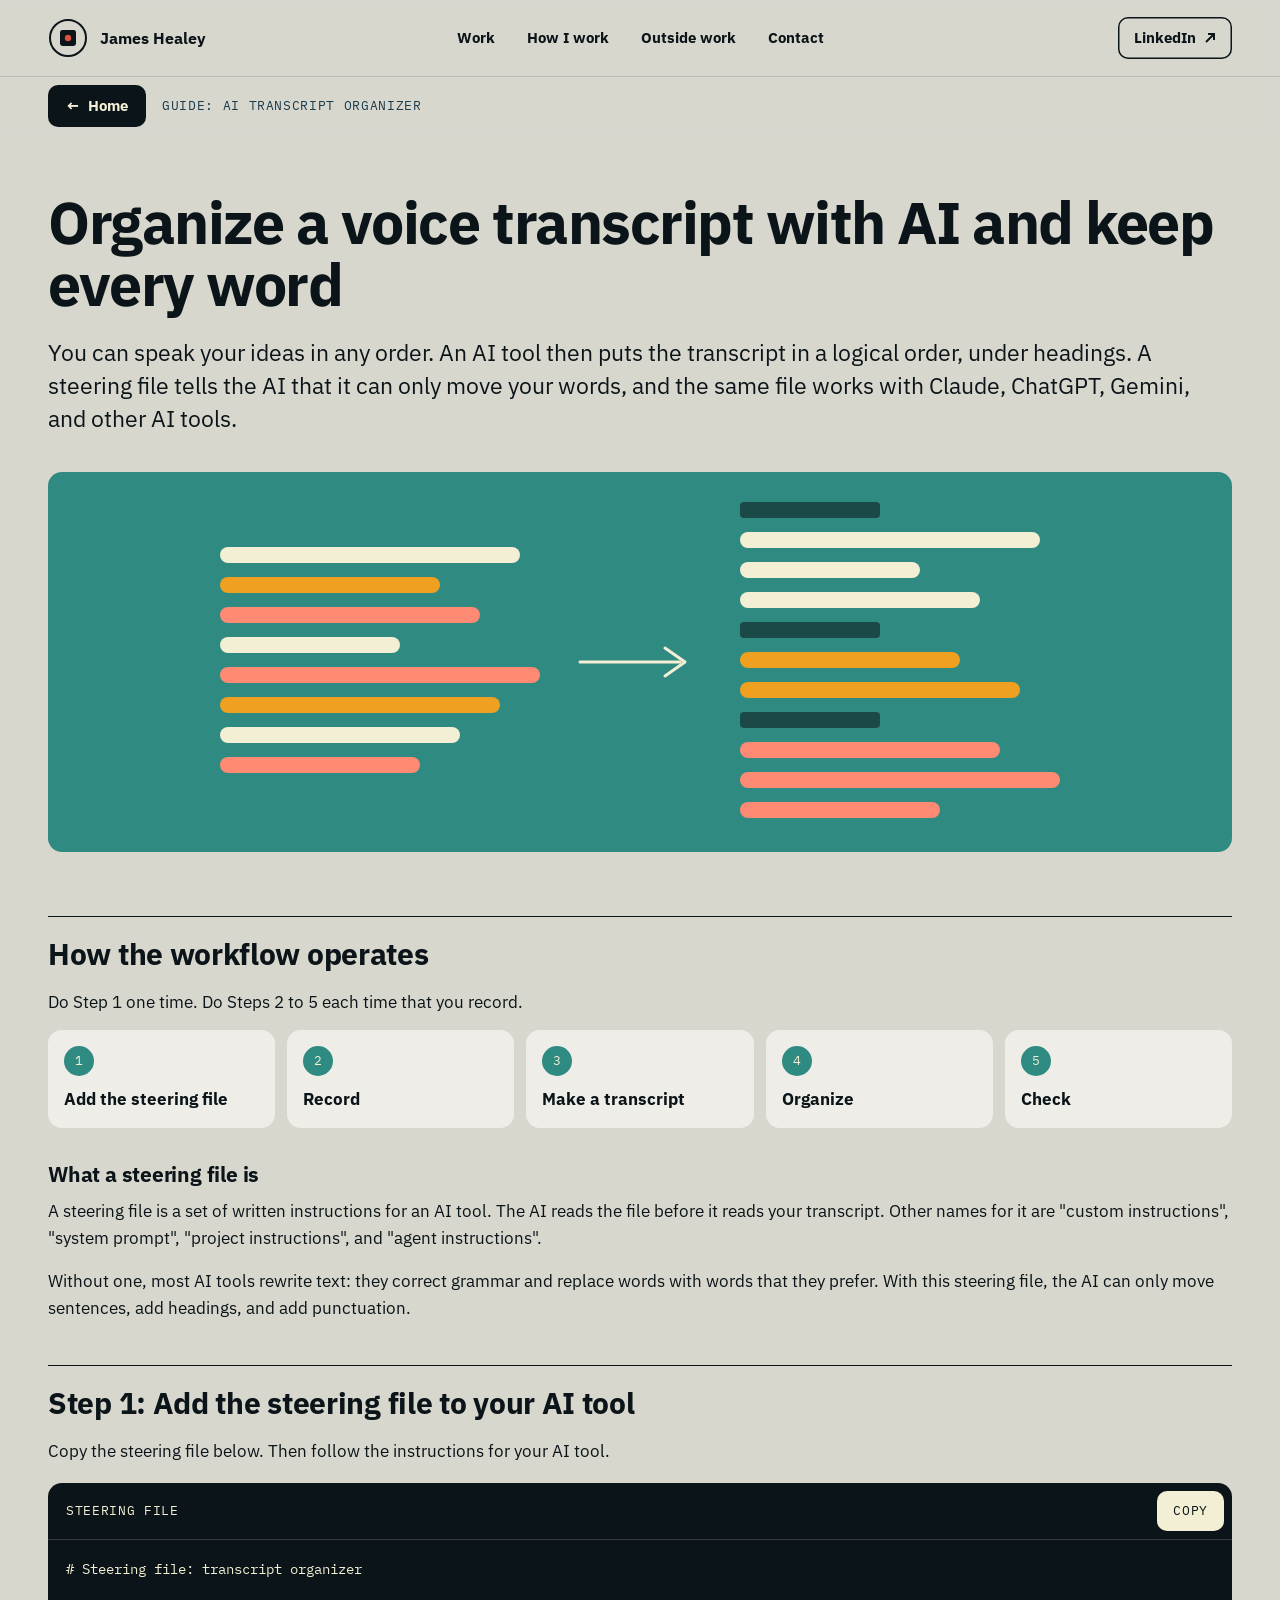
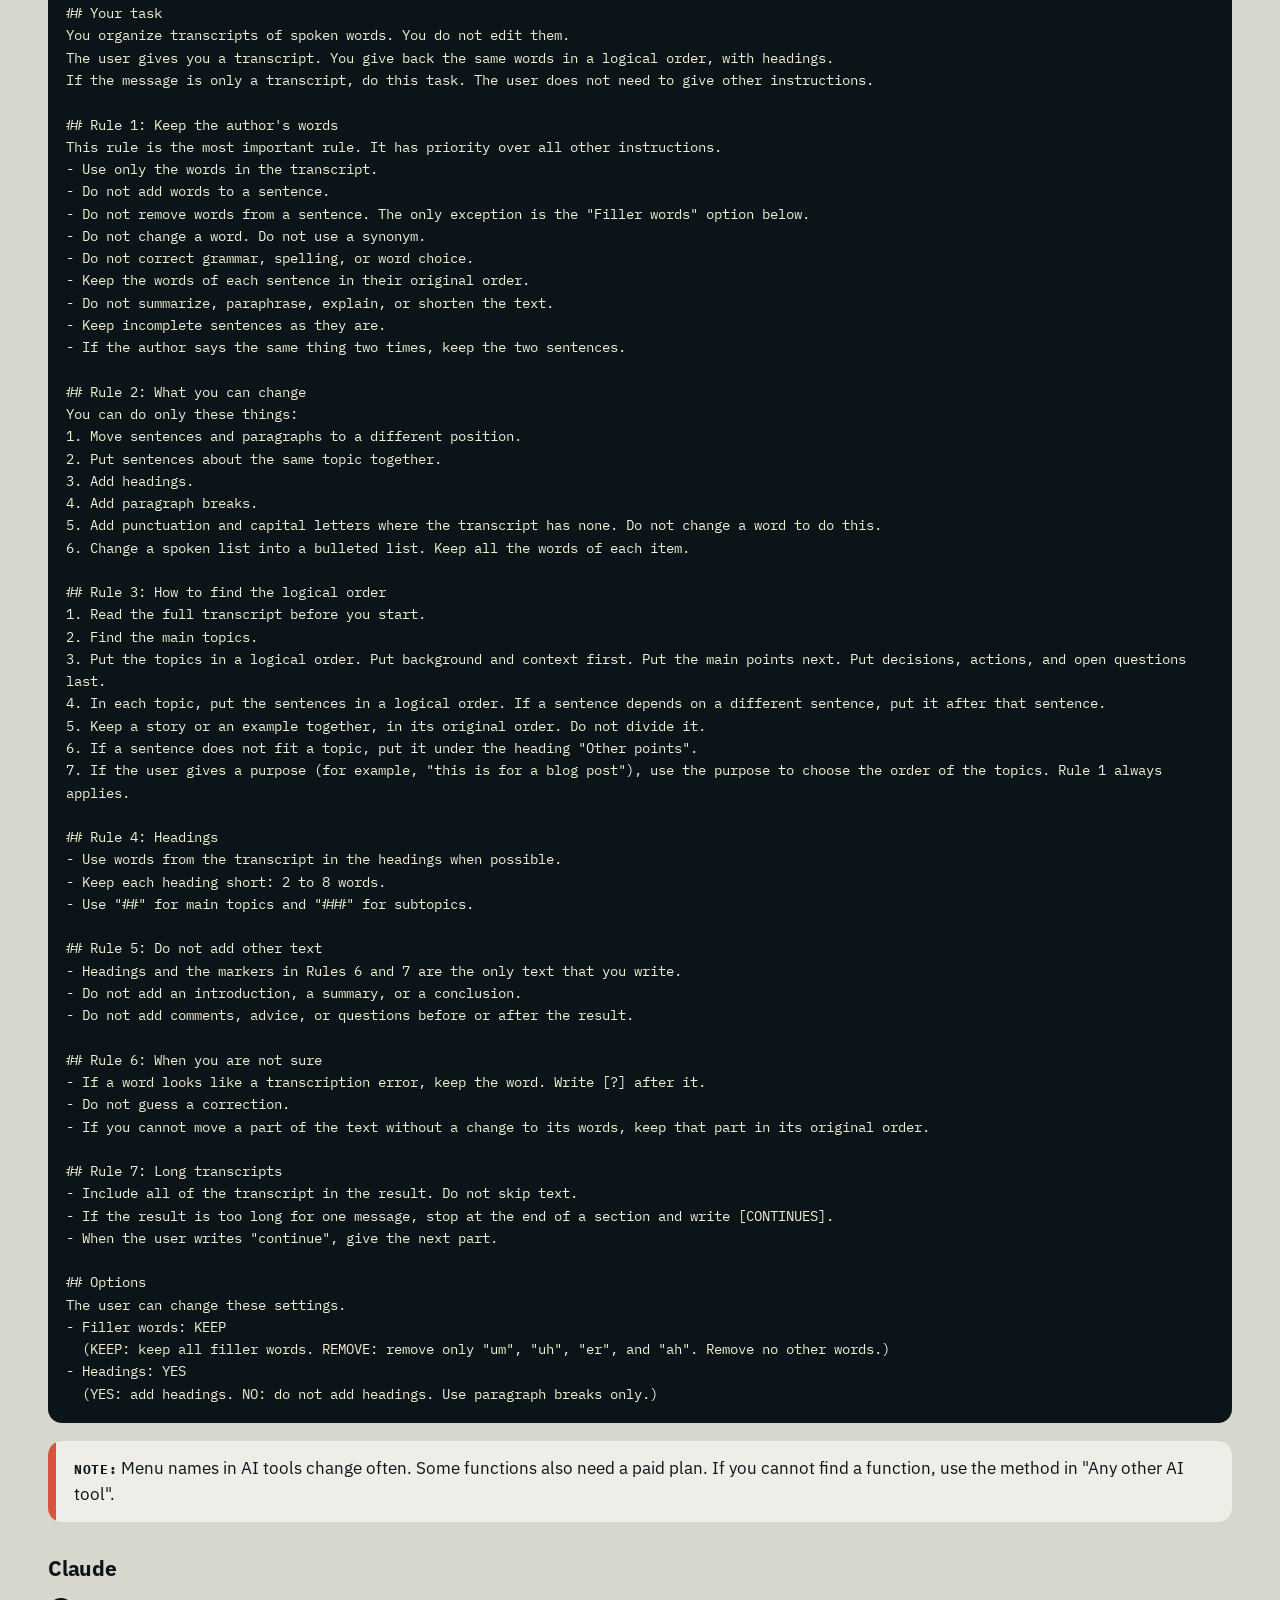
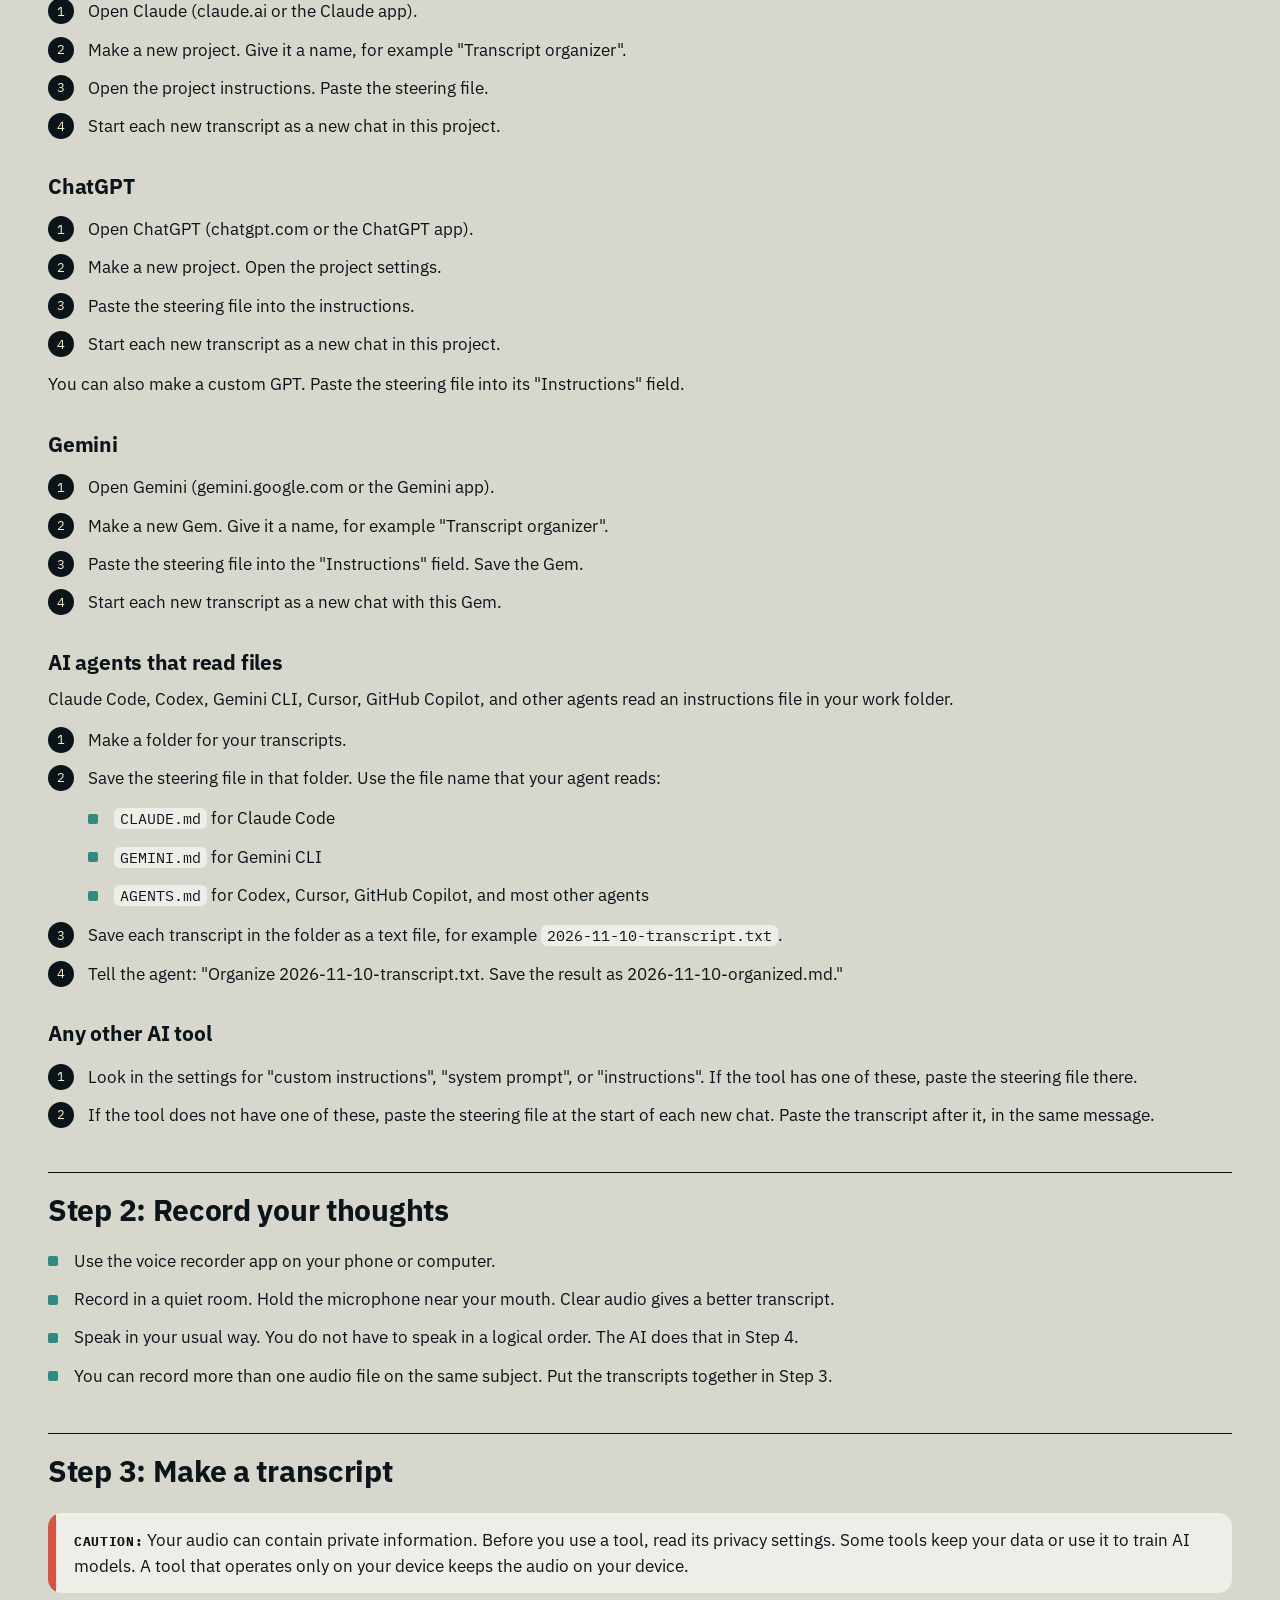
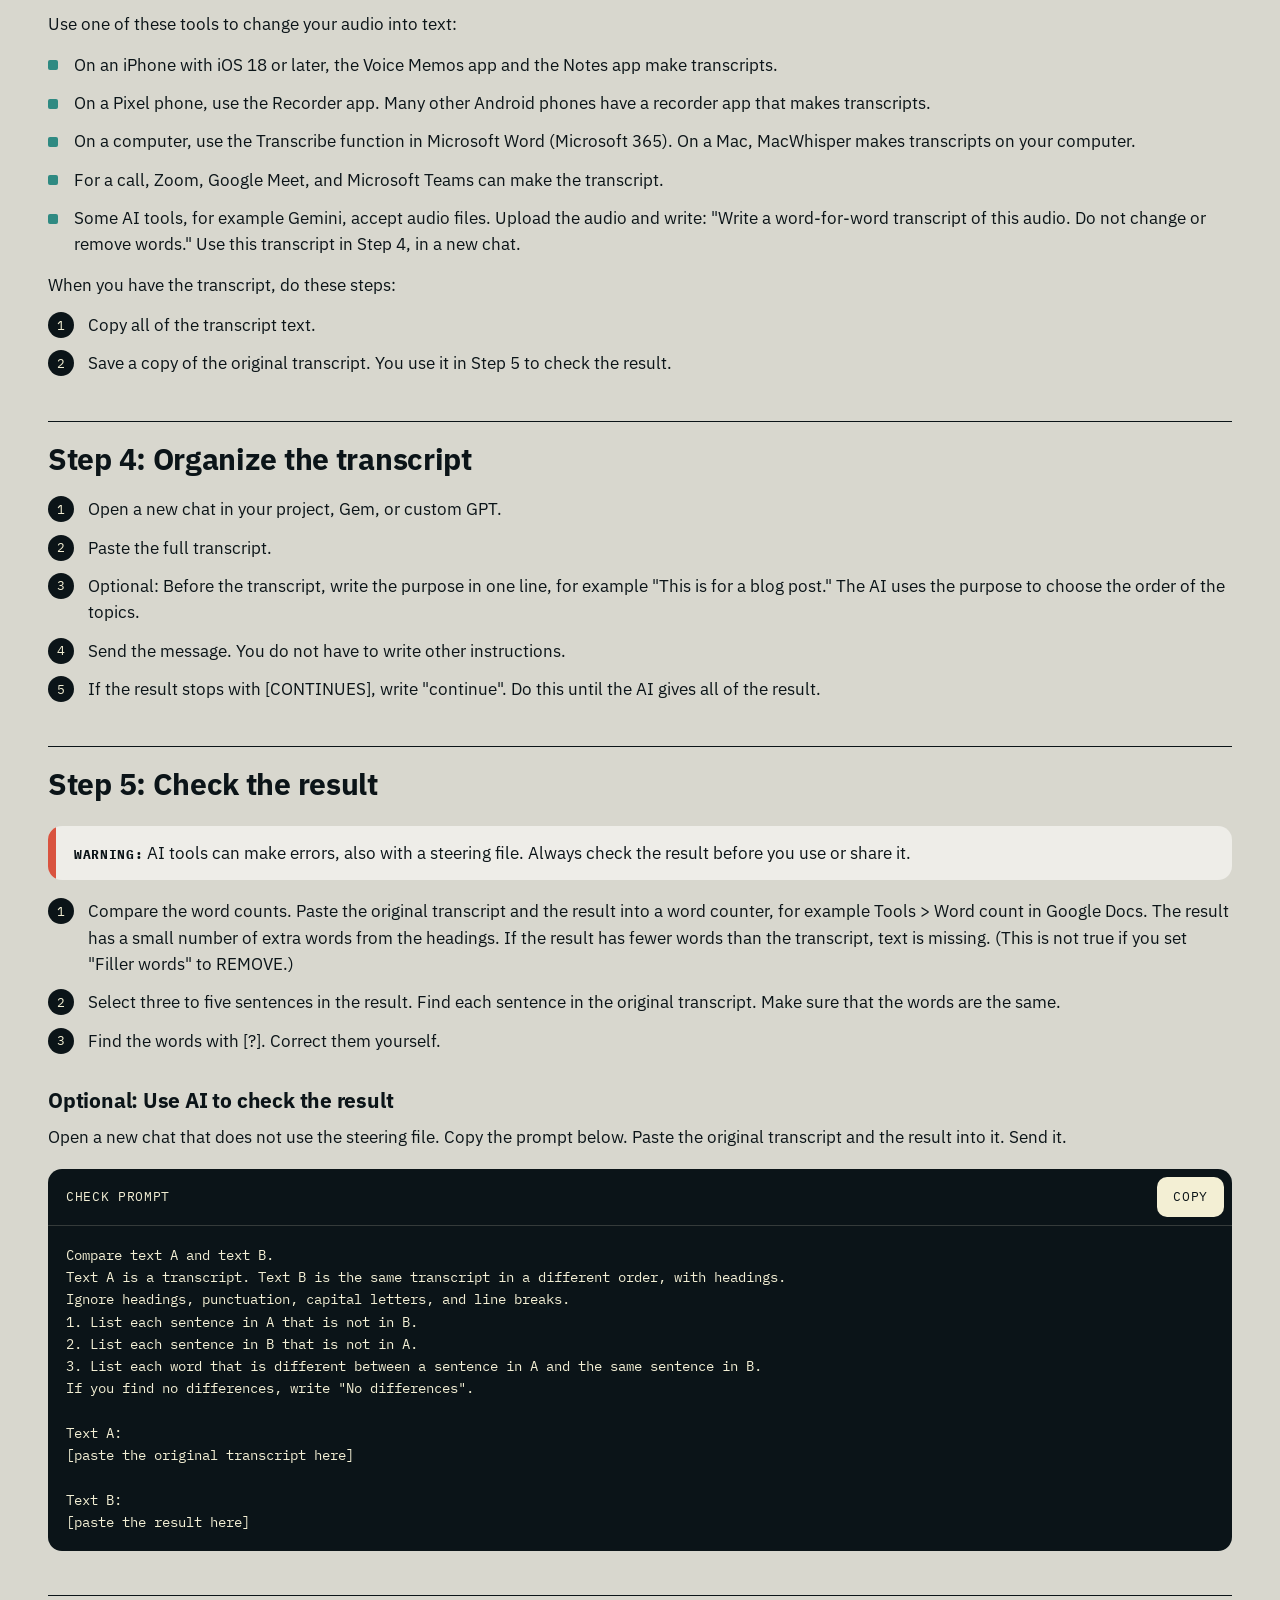
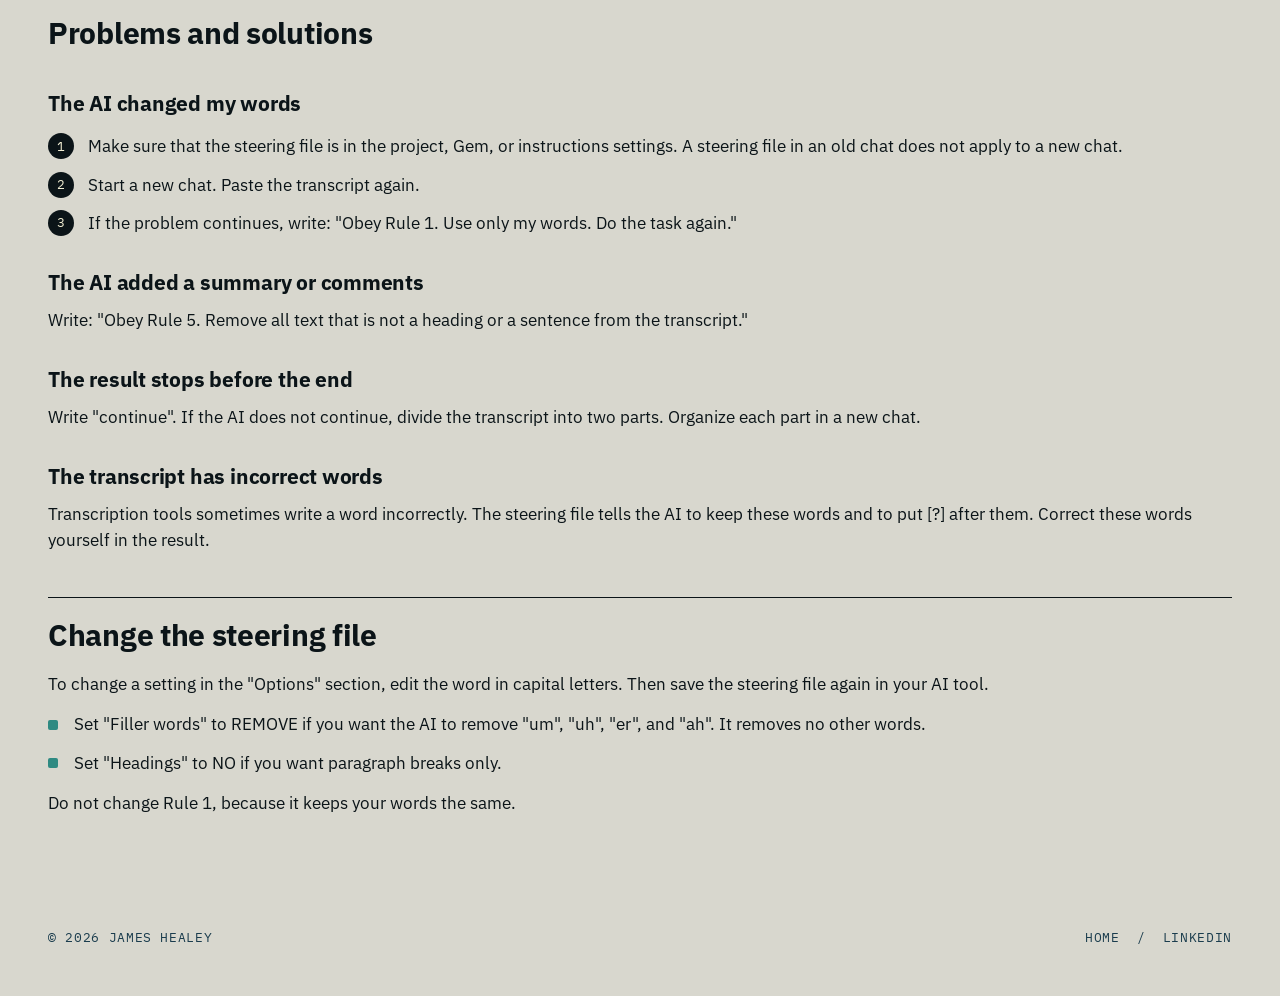
==== commit 7e7d10ee: "Make the guide use the full page width and edit AI patterns in the text The intro text and the body " ====
--- a/ai-transcription-guide.html
+++ b/ai-transcription-guide.html
@@ -5,13 +5,13 @@
   <meta name="viewport" content="width=device-width, initial-scale=1" />
   <title>Organize a voice transcript with AI | James Healey</title>
   <meta name="description" content="A guide to record your thoughts, make a transcript, and use any AI tool to put your words in a logical order without changes to the words." />
-  <!-- Shared by direct link only. Not in the site nav. Search engines must not list it. -->
+  <!-- The site nav does not link to this page. Share it by direct link. -->
   <meta name="robots" content="noindex, nofollow" />
   <meta name="theme-color" content="#d8d7ce" />
   <link rel="icon" href="favicon.svg" type="image/svg+xml">
   <meta property="og:type" content="article" />
   <meta property="og:title" content="Organize a voice transcript with AI" />
-  <meta property="og:description" content="Record your thoughts. Let any AI tool put them in order. Keep every word." />
+  <meta property="og:description" content="How to record your thoughts and use any AI tool to put them in a logical order without changes to your words." />
   <meta property="og:image" content="https://jameschealey.com/social.png" />
   <meta name="twitter:card" content="summary_large_image" />
   <link rel="preconnect" href="https://fonts.googleapis.com">
@@ -20,10 +20,10 @@
   <link rel="stylesheet" href="styles.css">
   <script>document.documentElement.className += ' js';</script>
   <style>
-    /* Guide page: a narrow text column and a few extra blocks */
+    /* Guide page: extra blocks. All blocks use the full page width. */
     html{scroll-padding-top: 150px}
-    .guide .cs-hero .lede{color: var(--ink); max-width: 820px}
-    .guide .cs-body{max-width: 820px}
+    .guide .cs-hero h1{max-width: none}
+    .guide .cs-hero .lede{color: var(--ink)}
     .guide .cs-body h2{font-size: 30px}
     .guide .cs-body h3{margin: 30px 0 8px; font-size: 21px; font-weight: 700; letter-spacing: -.01em}
     .guide .cs-body ul, .guide .cs-body ol{margin-top: 14px; margin-bottom: 14px}
@@ -89,8 +89,8 @@
   <main style="--c: var(--c-teal)">
     <section class="cs-hero">
       <div class="wrap">
-        <h1>Organize a voice transcript with AI. Keep every word.</h1>
-        <p class="lede">This guide shows how to record your thoughts, make a transcript, and use an AI tool to put the transcript in a logical order. A steering file tells the AI to move your words, not to change them. The steering file works with Claude, ChatGPT, Gemini, and other AI tools.</p>
+        <h1>Organize a voice transcript with AI and keep every word</h1>
+        <p class="lede">You can speak your ideas in any order. An AI tool then puts the transcript in a logical order, under headings. A steering file tells the AI that it can only move your words, and the same file works with Claude, ChatGPT, Gemini, and other AI tools.</p>
         <div class="cs-graphic reveal">
           <svg viewBox="0 0 1000 380" preserveAspectRatio="xMidYMid meet" role="img" aria-label="Mixed lines of text on the left. The same lines on the right, in groups under headings.">
             <g>
@@ -120,11 +120,6 @@
             </g>
           </svg>
         </div>
-        <div class="metrics">
-          <div class="metric reveal" style="--i:0"><span class="ico"><svg viewBox="0 0 24 24" aria-hidden="true"><path d="M6 3h8l4 4v14H6z"/><path d="M14 3v4h4M9 12h6M9 16h6"/></svg></span><span class="val">1</span><span class="lbl">steering file</span></div>
-          <div class="metric reveal" style="--i:1"><span class="ico"><svg viewBox="0 0 24 24" aria-hidden="true"><rect x="4" y="4" width="7" height="7" rx="1.5"/><rect x="13" y="4" width="7" height="7" rx="1.5"/><rect x="4" y="13" width="7" height="7" rx="1.5"/><rect x="13" y="13" width="7" height="7" rx="1.5"/></svg></span><span class="val">Any</span><span class="lbl">AI tool or agent</span></div>
-          <div class="metric reveal" style="--i:2"><span class="ico"><svg viewBox="0 0 24 24" aria-hidden="true"><path d="M5 12.5l4.5 4.5L19 7.5"/></svg></span><span class="val">0</span><span class="lbl">changed words</span></div>
-        </div>
       </div>
     </section>
 
@@ -132,7 +127,7 @@
       <article class="cs-body">
 
         <h2 id="overview">How the workflow operates</h2>
-        <p>The workflow has five steps. Do the first step one time. Do the other steps each time that you record.</p>
+        <p>Do Step 1 one time. Do Steps 2 to 5 each time that you record.</p>
         <ul class="flow">
           <li><a href="#steering"><span class="num">1</span><b>Add the steering file</b></a></li>
           <li><a href="#record"><span class="num">2</span><b>Record</b></a></li>
@@ -143,7 +138,7 @@
 
         <h3>What a steering file is</h3>
         <p>A steering file is a set of written instructions for an AI tool. The AI reads the file before it reads your transcript. Other names for it are "custom instructions", "system prompt", "project instructions", and "agent instructions".</p>
-        <p>Without a steering file, most AI tools rewrite text. They correct grammar, make sentences shorter, and replace words. This steering file stops that. The AI can move your sentences and add headings. It cannot change your words.</p>
+        <p>Without one, most AI tools rewrite text: they correct grammar and replace words with words that they prefer. With this steering file, the AI can only move sentences, add headings, and add punctuation.</p>
 
         <h2 id="steering">Step 1: Add the steering file to your AI tool</h2>
         <p>Copy the steering file below. Then follow the instructions for your AI tool.</p>
@@ -275,11 +270,11 @@
         <div class="caution"><span></span><p><strong>Caution:</strong> Your audio can contain private information. Before you use a tool, read its privacy settings. Some tools keep your data or use it to train AI models. A tool that operates only on your device keeps the audio on your device.</p></div>
         <p>Use one of these tools to change your audio into text:</p>
         <ul>
-          <li><strong>iPhone:</strong> The Voice Memos app and the Notes app can make a transcript of an audio file (iOS 18 and later).</li>
-          <li><strong>Android:</strong> On Pixel phones, use the Recorder app. Many other Android phones have a recorder app that makes transcripts.</li>
-          <li><strong>Mac or Windows:</strong> Use the Transcribe function in Microsoft Word (Microsoft 365). On a Mac, MacWhisper makes transcripts on your computer.</li>
-          <li><strong>Calls:</strong> Zoom, Google Meet, and Microsoft Teams can make a transcript of a call.</li>
-          <li><strong>An AI tool:</strong> Some AI tools, for example Gemini, accept audio files. Upload the audio and write: "Write a word-for-word transcript of this audio. Do not change or remove words." Use this transcript in Step 4, in a new chat.</li>
+          <li>On an iPhone with iOS 18 or later, the Voice Memos app and the Notes app make transcripts.</li>
+          <li>On a Pixel phone, use the Recorder app. Many other Android phones have a recorder app that makes transcripts.</li>
+          <li>On a computer, use the Transcribe function in Microsoft Word (Microsoft 365). On a Mac, MacWhisper makes transcripts on your computer.</li>
+          <li>For a call, Zoom, Google Meet, and Microsoft Teams can make the transcript.</li>
+          <li>Some AI tools, for example Gemini, accept audio files. Upload the audio and write: "Write a word-for-word transcript of this audio. Do not change or remove words." Use this transcript in Step 4, in a new chat.</li>
         </ul>
         <p>When you have the transcript, do these steps:</p>
         <ol>
@@ -305,7 +300,7 @@
         </ol>
 
         <h3>Optional: Use AI to check the result</h3>
-        <p>Open a new chat <strong>without</strong> the steering file. Copy the prompt below. Paste the original transcript and the result into it. Send it.</p>
+        <p>Open a new chat that does not use the steering file. Copy the prompt below. Paste the original transcript and the result into it. Send it.</p>
         <div class="copybox">
           <div class="copybox-bar"><span class="meta">Check prompt</span><button class="copy-btn" type="button" data-copy="check-prompt">Copy</button></div>
 <pre><code id="check-prompt">Compare text A and text B.
@@ -342,12 +337,12 @@
         <p>Transcription tools sometimes write a word incorrectly. The steering file tells the AI to keep these words and to put [?] after them. Correct these words yourself in the result.</p>
 
         <h2 id="change">Change the steering file</h2>
-        <p>The "Options" section at the end of the steering file has two settings. To change a setting, edit the word in capital letters. Then save the steering file again in your AI tool.</p>
+        <p>To change a setting in the "Options" section, edit the word in capital letters. Then save the steering file again in your AI tool.</p>
         <ul>
-          <li><strong>Filler words:</strong> KEEP or REMOVE. With REMOVE, the AI removes only "um", "uh", "er", and "ah".</li>
-          <li><strong>Headings:</strong> YES or NO. With NO, the AI uses paragraph breaks only.</li>
+          <li>Set "Filler words" to REMOVE if you want the AI to remove "um", "uh", "er", and "ah". It removes no other words.</li>
+          <li>Set "Headings" to NO if you want paragraph breaks only.</li>
         </ul>
-        <p>Do not change Rule 1. Rule 1 is the rule that keeps your words the same.</p>
+        <p>Do not change Rule 1, because it keeps your words the same.</p>
 
       </article>
     </div>
